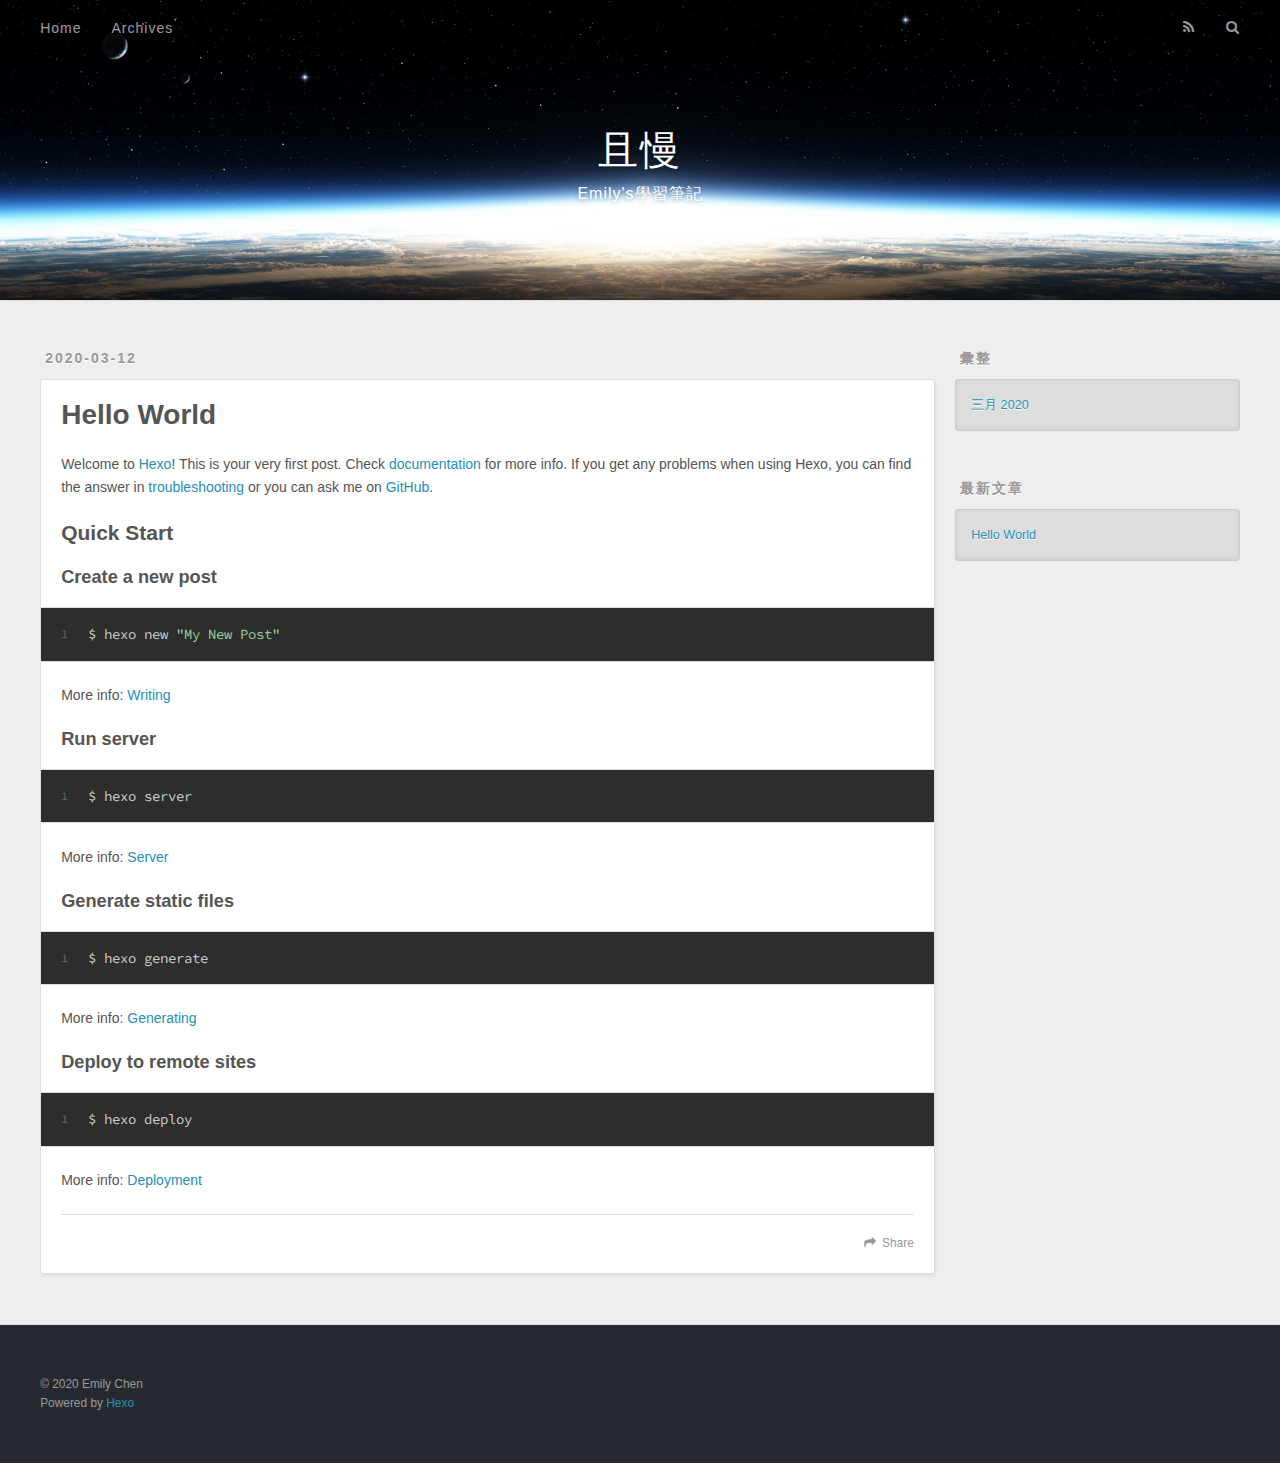
==== index.html @ 48ec712e "Site updated: 2020-03-12 15:39:05" ====
<!DOCTYPE html>
<html>
<head>
  <meta charset="utf-8">
  

  
  <title>且慢</title>
  <meta name="viewport" content="width=device-width, initial-scale=1, maximum-scale=1">
  <meta name="description" content="記憶沒有不見，只是變成筆記的碎片">
<meta property="og:type" content="website">
<meta property="og:title" content="且慢">
<meta property="og:url" content="http://wanchii.github.io/index.html">
<meta property="og:site_name" content="且慢">
<meta property="og:description" content="記憶沒有不見，只是變成筆記的碎片">
<meta property="og:locale" content="zh_TW">
<meta property="article:author" content="Emily Chen">
<meta name="twitter:card" content="summary">
  
    <link rel="alternate" href="/atom.xml" title="且慢" type="application/atom+xml">
  
  
    <link rel="icon" href="/favicon.png">
  
  
    <link href="//fonts.googleapis.com/css?family=Source+Code+Pro" rel="stylesheet" type="text/css">
  
  
<link rel="stylesheet" href="/css/style.css">

<meta name="generator" content="Hexo 4.2.0"></head>

<body>
  <div id="container">
    <div id="wrap">
      <header id="header">
  <div id="banner"></div>
  <div id="header-outer" class="outer">
    <div id="header-title" class="inner">
      <h1 id="logo-wrap">
        <a href="/" id="logo">且慢</a>
      </h1>
      
        <h2 id="subtitle-wrap">
          <a href="/" id="subtitle">Emily&#39;s學習筆記</a>
        </h2>
      
    </div>
    <div id="header-inner" class="inner">
      <nav id="main-nav">
        <a id="main-nav-toggle" class="nav-icon"></a>
        
          <a class="main-nav-link" href="/">Home</a>
        
          <a class="main-nav-link" href="/archives">Archives</a>
        
      </nav>
      <nav id="sub-nav">
        
          <a id="nav-rss-link" class="nav-icon" href="/atom.xml" title="RSS Feed"></a>
        
        <a id="nav-search-btn" class="nav-icon" title="搜尋"></a>
      </nav>
      <div id="search-form-wrap">
        <form action="//google.com/search" method="get" accept-charset="UTF-8" class="search-form"><input type="search" name="q" class="search-form-input" placeholder="Search"><button type="submit" class="search-form-submit">&#xF002;</button><input type="hidden" name="sitesearch" value="http://wanchii.github.io"></form>
      </div>
    </div>
  </div>
</header>
      <div class="outer">
        <section id="main">
  
    <article id="post-hello-world" class="article article-type-post" itemscope itemprop="blogPost">
  <div class="article-meta">
    <a href="/2020/03/12/hello-world/" class="article-date">
  <time datetime="2020-03-12T07:30:24.755Z" itemprop="datePublished">2020-03-12</time>
</a>
    
  </div>
  <div class="article-inner">
    
    
      <header class="article-header">
        
  
    <h1 itemprop="name">
      <a class="article-title" href="/2020/03/12/hello-world/">Hello World</a>
    </h1>
  

      </header>
    
    <div class="article-entry" itemprop="articleBody">
      
        <p>Welcome to <a href="https://hexo.io/" target="_blank" rel="noopener">Hexo</a>! This is your very first post. Check <a href="https://hexo.io/docs/" target="_blank" rel="noopener">documentation</a> for more info. If you get any problems when using Hexo, you can find the answer in <a href="https://hexo.io/docs/troubleshooting.html" target="_blank" rel="noopener">troubleshooting</a> or you can ask me on <a href="https://github.com/hexojs/hexo/issues" target="_blank" rel="noopener">GitHub</a>.</p>
<h2 id="Quick-Start"><a href="#Quick-Start" class="headerlink" title="Quick Start"></a>Quick Start</h2><h3 id="Create-a-new-post"><a href="#Create-a-new-post" class="headerlink" title="Create a new post"></a>Create a new post</h3><figure class="highlight bash"><table><tr><td class="gutter"><pre><span class="line">1</span><br></pre></td><td class="code"><pre><span class="line">$ hexo new <span class="string">"My New Post"</span></span><br></pre></td></tr></table></figure>

<p>More info: <a href="https://hexo.io/docs/writing.html" target="_blank" rel="noopener">Writing</a></p>
<h3 id="Run-server"><a href="#Run-server" class="headerlink" title="Run server"></a>Run server</h3><figure class="highlight bash"><table><tr><td class="gutter"><pre><span class="line">1</span><br></pre></td><td class="code"><pre><span class="line">$ hexo server</span><br></pre></td></tr></table></figure>

<p>More info: <a href="https://hexo.io/docs/server.html" target="_blank" rel="noopener">Server</a></p>
<h3 id="Generate-static-files"><a href="#Generate-static-files" class="headerlink" title="Generate static files"></a>Generate static files</h3><figure class="highlight bash"><table><tr><td class="gutter"><pre><span class="line">1</span><br></pre></td><td class="code"><pre><span class="line">$ hexo generate</span><br></pre></td></tr></table></figure>

<p>More info: <a href="https://hexo.io/docs/generating.html" target="_blank" rel="noopener">Generating</a></p>
<h3 id="Deploy-to-remote-sites"><a href="#Deploy-to-remote-sites" class="headerlink" title="Deploy to remote sites"></a>Deploy to remote sites</h3><figure class="highlight bash"><table><tr><td class="gutter"><pre><span class="line">1</span><br></pre></td><td class="code"><pre><span class="line">$ hexo deploy</span><br></pre></td></tr></table></figure>

<p>More info: <a href="https://hexo.io/docs/one-command-deployment.html" target="_blank" rel="noopener">Deployment</a></p>

      
    </div>
    <footer class="article-footer">
      <a data-url="http://wanchii.github.io/2020/03/12/hello-world/" data-id="ck7ofxi2b0000qg3gcnerc868" class="article-share-link">Share</a>
      
      
    </footer>
  </div>
  
</article>


  


</section>
        
          <aside id="sidebar">
  
    

  
    

  
    
  
    
  <div class="widget-wrap">
    <h3 class="widget-title">彙整</h3>
    <div class="widget">
      <ul class="archive-list"><li class="archive-list-item"><a class="archive-list-link" href="/archives/2020/03/">三月 2020</a></li></ul>
    </div>
  </div>


  
    
  <div class="widget-wrap">
    <h3 class="widget-title">最新文章</h3>
    <div class="widget">
      <ul>
        
          <li>
            <a href="/2020/03/12/hello-world/">Hello World</a>
          </li>
        
      </ul>
    </div>
  </div>

  
</aside>
        
      </div>
      <footer id="footer">
  
  <div class="outer">
    <div id="footer-info" class="inner">
      &copy; 2020 Emily Chen<br>
      Powered by <a href="http://hexo.io/" target="_blank">Hexo</a>
    </div>
  </div>
</footer>
    </div>
    <nav id="mobile-nav">
  
    <a href="/" class="mobile-nav-link">Home</a>
  
    <a href="/archives" class="mobile-nav-link">Archives</a>
  
</nav>
    

<script src="//ajax.googleapis.com/ajax/libs/jquery/2.0.3/jquery.min.js"></script>


  
<link rel="stylesheet" href="/fancybox/jquery.fancybox.css">

  
<script src="/fancybox/jquery.fancybox.pack.js"></script>




<script src="/js/script.js"></script>




  </div>
</body>
</html>
---- css/style.css ----
body {
  width: 100%;
}
body:before,
body:after {
  content: "";
  display: table;
}
body:after {
  clear: both;
}
html,
body,
div,
span,
applet,
object,
iframe,
h1,
h2,
h3,
h4,
h5,
h6,
p,
blockquote,
pre,
a,
abbr,
acronym,
address,
big,
cite,
code,
del,
dfn,
em,
img,
ins,
kbd,
q,
s,
samp,
small,
strike,
strong,
sub,
sup,
tt,
var,
dl,
dt,
dd,
ol,
ul,
li,
fieldset,
form,
label,
legend,
table,
caption,
tbody,
tfoot,
thead,
tr,
th,
td {
  margin: 0;
  padding: 0;
  border: 0;
  outline: 0;
  font-weight: inherit;
  font-style: inherit;
  font-family: inherit;
  font-size: 100%;
  vertical-align: baseline;
}
body {
  line-height: 1;
  color: #000;
  background: #fff;
}
ol,
ul {
  list-style: none;
}
table {
  border-collapse: separate;
  border-spacing: 0;
  vertical-align: middle;
}
caption,
th,
td {
  text-align: left;
  font-weight: normal;
  vertical-align: middle;
}
a img {
  border: none;
}
input,
button {
  margin: 0;
  padding: 0;
}
input::-moz-focus-inner,
button::-moz-focus-inner {
  border: 0;
  padding: 0;
}
@font-face {
  font-family: FontAwesome;
  font-style: normal;
  font-weight: normal;
  src: url("fonts/fontawesome-webfont.eot?v=#4.0.3");
  src: url("fonts/fontawesome-webfont.eot?#iefix&v=#4.0.3") format("embedded-opentype"), url("fonts/fontawesome-webfont.woff?v=#4.0.3") format("woff"), url("fonts/fontawesome-webfont.ttf?v=#4.0.3") format("truetype"), url("fonts/fontawesome-webfont.svg#fontawesomeregular?v=#4.0.3") format("svg");
}
html,
body,
#container {
  height: 100%;
}
body {
  background: #eee;
  font: 14px -apple-system, BlinkMacSystemFont, "Segoe UI", "Roboto", "Oxygen", "Ubuntu", "Cantarell", "Fira Sans", "Droid Sans", "Helvetica Neue", sans-serif;
  -webkit-text-size-adjust: 100%;
}
.outer {
  max-width: 1220px;
  margin: 0 auto;
  padding: 0 20px;
}
.outer:before,
.outer:after {
  content: "";
  display: table;
}
.outer:after {
  clear: both;
}
.inner {
  display: inline;
  float: left;
  width: 98.33333333333333%;
  margin: 0 0.833333333333333%;
}
.left,
.alignleft {
  float: left;
}
.right,
.alignright {
  float: right;
}
.clear {
  clear: both;
}
#container {
  position: relative;
}
.mobile-nav-on {
  overflow: hidden;
}
#wrap {
  height: 100%;
  width: 100%;
  position: absolute;
  top: 0;
  left: 0;
  -webkit-transition: 0.2s ease-out;
  -moz-transition: 0.2s ease-out;
  -ms-transition: 0.2s ease-out;
  transition: 0.2s ease-out;
  z-index: 1;
  background: #eee;
}
.mobile-nav-on #wrap {
  left: 280px;
}
@media screen and (min-width: 768px) {
  #main {
    display: inline;
    float: left;
    width: 73.33333333333333%;
    margin: 0 0.833333333333333%;
  }
}
.article-date,
.article-category-link,
.archive-year,
.widget-title {
  text-decoration: none;
  text-transform: uppercase;
  letter-spacing: 2px;
  color: #999;
  margin-bottom: 1em;
  margin-left: 5px;
  line-height: 1em;
  text-shadow: 0 1px #fff;
  font-weight: bold;
}
.article-inner,
.archive-article-inner {
  background: #fff;
  -webkit-box-shadow: 1px 2px 3px #ddd;
  box-shadow: 1px 2px 3px #ddd;
  border: 1px solid #ddd;
  border-radius: 3px;
}
.article-entry h1,
.widget h1 {
  font-size: 2em;
}
.article-entry h2,
.widget h2 {
  font-size: 1.5em;
}
.article-entry h3,
.widget h3 {
  font-size: 1.3em;
}
.article-entry h4,
.widget h4 {
  font-size: 1.2em;
}
.article-entry h5,
.widget h5 {
  font-size: 1em;
}
.article-entry h6,
.widget h6 {
  font-size: 1em;
  color: #999;
}
.article-entry hr,
.widget hr {
  border: 1px dashed #ddd;
}
.article-entry strong,
.widget strong {
  font-weight: bold;
}
.article-entry em,
.widget em,
.article-entry cite,
.widget cite {
  font-style: italic;
}
.article-entry sup,
.widget sup,
.article-entry sub,
.widget sub {
  font-size: 0.75em;
  line-height: 0;
  position: relative;
  vertical-align: baseline;
}
.article-entry sup,
.widget sup {
  top: -0.5em;
}
.article-entry sub,
.widget sub {
  bottom: -0.2em;
}
.article-entry small,
.widget small {
  font-size: 0.85em;
}
.article-entry acronym,
.widget acronym,
.article-entry abbr,
.widget abbr {
  border-bottom: 1px dotted;
}
.article-entry ul,
.widget ul,
.article-entry ol,
.widget ol,
.article-entry dl,
.widget dl {
  margin: 0 20px;
  line-height: 1.6em;
}
.article-entry ul ul,
.widget ul ul,
.article-entry ol ul,
.widget ol ul,
.article-entry ul ol,
.widget ul ol,
.article-entry ol ol,
.widget ol ol {
  margin-top: 0;
  margin-bottom: 0;
}
.article-entry ul,
.widget ul {
  list-style: disc;
}
.article-entry ol,
.widget ol {
  list-style: decimal;
}
.article-entry dt,
.widget dt {
  font-weight: bold;
}
#header {
  height: 300px;
  position: relative;
  border-bottom: 1px solid #ddd;
}
#header:before,
#header:after {
  content: "";
  position: absolute;
  left: 0;
  right: 0;
  height: 40px;
}
#header:before {
  top: 0;
  background: -webkit-linear-gradient(rgba(0,0,0,0.2), transparent);
  background: -moz-linear-gradient(rgba(0,0,0,0.2), transparent);
  background: -ms-linear-gradient(rgba(0,0,0,0.2), transparent);
  background: linear-gradient(rgba(0,0,0,0.2), transparent);
}
#header:after {
  bottom: 0;
  background: -webkit-linear-gradient(transparent, rgba(0,0,0,0.2));
  background: -moz-linear-gradient(transparent, rgba(0,0,0,0.2));
  background: -ms-linear-gradient(transparent, rgba(0,0,0,0.2));
  background: linear-gradient(transparent, rgba(0,0,0,0.2));
}
#header-outer {
  height: 100%;
  position: relative;
}
#header-inner {
  position: relative;
  overflow: hidden;
}
#banner {
  position: absolute;
  top: 0;
  left: 0;
  width: 100%;
  height: 100%;
  background: url("images/banner.jpg") center #000;
  -webkit-background-size: cover;
  -moz-background-size: cover;
  background-size: cover;
  z-index: -1;
}
#header-title {
  text-align: center;
  height: 40px;
  position: absolute;
  top: 50%;
  left: 0;
  margin-top: -20px;
}
#logo,
#subtitle {
  text-decoration: none;
  color: #fff;
  font-weight: 300;
  text-shadow: 0 1px 4px rgba(0,0,0,0.3);
}
#logo {
  font-size: 40px;
  line-height: 40px;
  letter-spacing: 2px;
}
#subtitle {
  font-size: 16px;
  line-height: 16px;
  letter-spacing: 1px;
}
#subtitle-wrap {
  margin-top: 16px;
}
#main-nav {
  float: left;
  margin-left: -15px;
}
.nav-icon,
.main-nav-link {
  float: left;
  color: #fff;
  opacity: 0.6;
  text-decoration: none;
  text-shadow: 0 1px rgba(0,0,0,0.2);
  -webkit-transition: opacity 0.2s;
  -moz-transition: opacity 0.2s;
  -ms-transition: opacity 0.2s;
  transition: opacity 0.2s;
  display: block;
  padding: 20px 15px;
}
.nav-icon:hover,
.main-nav-link:hover {
  opacity: 1;
}
.nav-icon {
  font-family: FontAwesome;
  text-align: center;
  font-size: 14px;
  width: 14px;
  height: 14px;
  padding: 20px 15px;
  position: relative;
  cursor: pointer;
}
.main-nav-link {
  font-weight: 300;
  letter-spacing: 1px;
}
@media screen and (max-width: 479px) {
  .main-nav-link {
    display: none;
  }
}
#main-nav-toggle {
  display: none;
}
#main-nav-toggle:before {
  content: "\f0c9";
}
@media screen and (max-width: 479px) {
  #main-nav-toggle {
    display: block;
  }
}
#sub-nav {
  float: right;
  margin-right: -15px;
}
#nav-rss-link:before {
  content: "\f09e";
}
#nav-search-btn:before {
  content: "\f002";
}
#search-form-wrap {
  position: absolute;
  top: 15px;
  width: 150px;
  height: 30px;
  right: -150px;
  opacity: 0;
  -webkit-transition: 0.2s ease-out;
  -moz-transition: 0.2s ease-out;
  -ms-transition: 0.2s ease-out;
  transition: 0.2s ease-out;
}
#search-form-wrap.on {
  opacity: 1;
  right: 0;
}
@media screen and (max-width: 479px) {
  #search-form-wrap {
    width: 100%;
    right: -100%;
  }
}
.search-form {
  position: absolute;
  top: 0;
  left: 0;
  right: 0;
  background: #fff;
  padding: 5px 15px;
  border-radius: 15px;
  -webkit-box-shadow: 0 0 10px rgba(0,0,0,0.3);
  box-shadow: 0 0 10px rgba(0,0,0,0.3);
}
.search-form-input {
  border: none;
  background: none;
  color: #555;
  width: 100%;
  font: 13px -apple-system, BlinkMacSystemFont, "Segoe UI", "Roboto", "Oxygen", "Ubuntu", "Cantarell", "Fira Sans", "Droid Sans", "Helvetica Neue", sans-serif;
  outline: none;
}
.search-form-input::-webkit-search-results-decoration,
.search-form-input::-webkit-search-cancel-button {
  -webkit-appearance: none;
}
.search-form-submit {
  position: absolute;
  top: 50%;
  right: 10px;
  margin-top: -7px;
  font: 13px FontAwesome;
  border: none;
  background: none;
  color: #bbb;
  cursor: pointer;
}
.search-form-submit:hover,
.search-form-submit:focus {
  color: #777;
}
.article {
  margin: 50px 0;
}
.article-inner {
  overflow: hidden;
}
.article-meta:before,
.article-meta:after {
  content: "";
  display: table;
}
.article-meta:after {
  clear: both;
}
.article-date {
  float: left;
}
.article-category {
  float: left;
  line-height: 1em;
  color: #ccc;
  text-shadow: 0 1px #fff;
  margin-left: 8px;
}
.article-category:before {
  content: "\2022";
}
.article-category-link {
  margin: 0 12px 1em;
}
.article-header {
  padding: 20px 20px 0;
}
.article-title {
  text-decoration: none;
  font-size: 2em;
  font-weight: bold;
  color: #555;
  line-height: 1.1em;
  -webkit-transition: color 0.2s;
  -moz-transition: color 0.2s;
  -ms-transition: color 0.2s;
  transition: color 0.2s;
}
a.article-title:hover {
  color: #258fb8;
}
.article-entry {
  color: #555;
  padding: 0 20px;
}
.article-entry:before,
.article-entry:after {
  content: "";
  display: table;
}
.article-entry:after {
  clear: both;
}
.article-entry p,
.article-entry table {
  line-height: 1.6em;
  margin: 1.6em 0;
}
.article-entry h1,
.article-entry h2,
.article-entry h3,
.article-entry h4,
.article-entry h5,
.article-entry h6 {
  font-weight: bold;
}
.article-entry h1,
.article-entry h2,
.article-entry h3,
.article-entry h4,
.article-entry h5,
.article-entry h6 {
  line-height: 1.1em;
  margin: 1.1em 0;
}
.article-entry a {
  color: #258fb8;
  text-decoration: none;
}
.article-entry a:hover {
  text-decoration: underline;
}
.article-entry ul,
.article-entry ol,
.article-entry dl {
  margin-top: 1.6em;
  margin-bottom: 1.6em;
}
.article-entry img,
.article-entry video {
  max-width: 100%;
  height: auto;
  display: block;
  margin: auto;
}
.article-entry iframe {
  border: none;
}
.article-entry table {
  width: 100%;
  border-collapse: collapse;
  border-spacing: 0;
}
.article-entry th {
  font-weight: bold;
  border-bottom: 3px solid #ddd;
  padding-bottom: 0.5em;
}
.article-entry td {
  border-bottom: 1px solid #ddd;
  padding: 10px 0;
}
.article-entry blockquote {
  font-family: Georgia, "Times New Roman", serif;
  font-size: 1.4em;
  margin: 1.6em 20px;
  text-align: center;
}
.article-entry blockquote footer {
  font-size: 14px;
  margin: 1.6em 0;
  font-family: -apple-system, BlinkMacSystemFont, "Segoe UI", "Roboto", "Oxygen", "Ubuntu", "Cantarell", "Fira Sans", "Droid Sans", "Helvetica Neue", sans-serif;
}
.article-entry blockquote footer cite:before {
  content: "—";
  padding: 0 0.5em;
}
.article-entry .pullquote {
  text-align: left;
  width: 45%;
  margin: 0;
}
.article-entry .pullquote.left {
  margin-left: 0.5em;
  margin-right: 1em;
}
.article-entry .pullquote.right {
  margin-right: 0.5em;
  margin-left: 1em;
}
.article-entry .caption {
  color: #999;
  display: block;
  font-size: 0.9em;
  margin-top: 0.5em;
  position: relative;
  text-align: center;
}
.article-entry .video-container {
  position: relative;
  padding-top: 56.25%;
  height: 0;
  overflow: hidden;
}
.article-entry .video-container iframe,
.article-entry .video-container object,
.article-entry .video-container embed {
  position: absolute;
  top: 0;
  left: 0;
  width: 100%;
  height: 100%;
  margin-top: 0;
}
.article-more-link a {
  display: inline-block;
  line-height: 1em;
  padding: 6px 15px;
  border-radius: 15px;
  background: #eee;
  color: #999;
  text-shadow: 0 1px #fff;
  text-decoration: none;
}
.article-more-link a:hover {
  background: #258fb8;
  color: #fff;
  text-decoration: none;
  text-shadow: 0 1px #1e7293;
}
.article-footer {
  font-size: 0.85em;
  line-height: 1.6em;
  border-top: 1px solid #ddd;
  padding-top: 1.6em;
  margin: 0 20px 20px;
}
.article-footer:before,
.article-footer:after {
  content: "";
  display: table;
}
.article-footer:after {
  clear: both;
}
.article-footer a {
  color: #999;
  text-decoration: none;
}
.article-footer a:hover {
  color: #555;
}
.article-tag-list-item {
  float: left;
  margin-right: 10px;
}
.article-tag-list-link:before {
  content: "#";
}
.article-comment-link {
  float: right;
}
.article-comment-link:before {
  content: "\f075";
  font-family: FontAwesome;
  padding-right: 8px;
}
.article-share-link {
  cursor: pointer;
  float: right;
  margin-left: 20px;
}
.article-share-link:before {
  content: "\f064";
  font-family: FontAwesome;
  padding-right: 6px;
}
#article-nav {
  position: relative;
}
#article-nav:before,
#article-nav:after {
  content: "";
  display: table;
}
#article-nav:after {
  clear: both;
}
@media screen and (min-width: 768px) {
  #article-nav {
    margin: 50px 0;
  }
  #article-nav:before {
    width: 8px;
    height: 8px;
    position: absolute;
    top: 50%;
    left: 50%;
    margin-top: -4px;
    margin-left: -4px;
    content: "";
    border-radius: 50%;
    background: #ddd;
    -webkit-box-shadow: 0 1px 2px #fff;
    box-shadow: 0 1px 2px #fff;
  }
}
.article-nav-link-wrap {
  text-decoration: none;
  text-shadow: 0 1px #fff;
  color: #999;
  -webkit-box-sizing: border-box;
  -moz-box-sizing: border-box;
  box-sizing: border-box;
  margin-top: 50px;
  text-align: center;
  display: block;
}
.article-nav-link-wrap:hover {
  color: #555;
}
@media screen and (min-width: 768px) {
  .article-nav-link-wrap {
    width: 50%;
    margin-top: 0;
  }
}
@media screen and (min-width: 768px) {
  #article-nav-newer {
    float: left;
    text-align: right;
    padding-right: 20px;
  }
}
@media screen and (min-width: 768px) {
  #article-nav-older {
    float: right;
    text-align: left;
    padding-left: 20px;
  }
}
.article-nav-caption {
  text-transform: uppercase;
  letter-spacing: 2px;
  color: #ddd;
  line-height: 1em;
  font-weight: bold;
}
#article-nav-newer .article-nav-caption {
  margin-right: -2px;
}
.article-nav-title {
  font-size: 0.85em;
  line-height: 1.6em;
  margin-top: 0.5em;
}
.article-share-box {
  position: absolute;
  display: none;
  background: #fff;
  -webkit-box-shadow: 1px 2px 10px rgba(0,0,0,0.2);
  box-shadow: 1px 2px 10px rgba(0,0,0,0.2);
  border-radius: 3px;
  margin-left: -145px;
  overflow: hidden;
  z-index: 1;
}
.article-share-box.on {
  display: block;
}
.article-share-input {
  width: 100%;
  background: none;
  -webkit-box-sizing: border-box;
  -moz-box-sizing: border-box;
  box-sizing: border-box;
  font: 14px -apple-system, BlinkMacSystemFont, "Segoe UI", "Roboto", "Oxygen", "Ubuntu", "Cantarell", "Fira Sans", "Droid Sans", "Helvetica Neue", sans-serif;
  padding: 0 15px;
  color: #555;
  outline: none;
  border: 1px solid #ddd;
  border-radius: 3px 3px 0 0;
  height: 36px;
  line-height: 36px;
}
.article-share-links {
  background: #eee;
}
.article-share-links:before,
.article-share-links:after {
  content: "";
  display: table;
}
.article-share-links:after {
  clear: both;
}
.article-share-twitter,
.article-share-facebook,
.article-share-pinterest,
.article-share-google {
  width: 50px;
  height: 36px;
  display: block;
  float: left;
  position: relative;
  color: #999;
  text-shadow: 0 1px #fff;
}
.article-share-twitter:before,
.article-share-facebook:before,
.article-share-pinterest:before,
.article-share-google:before {
  font-size: 20px;
  font-family: FontAwesome;
  width: 20px;
  height: 20px;
  position: absolute;
  top: 50%;
  left: 50%;
  margin-top: -10px;
  margin-left: -10px;
  text-align: center;
}
.article-share-twitter:hover,
.article-share-facebook:hover,
.article-share-pinterest:hover,
.article-share-google:hover {
  color: #fff;
}
.article-share-twitter:before {
  content: "\f099";
}
.article-share-twitter:hover {
  background: #00aced;
  text-shadow: 0 1px #008abe;
}
.article-share-facebook:before {
  content: "\f09a";
}
.article-share-facebook:hover {
  background: #3b5998;
  text-shadow: 0 1px #2f477a;
}
.article-share-pinterest:before {
  content: "\f0d2";
}
.article-share-pinterest:hover {
  background: #cb2027;
  text-shadow: 0 1px #a21a1f;
}
.article-share-google:before {
  content: "\f0d5";
}
.article-share-google:hover {
  background: #dd4b39;
  text-shadow: 0 1px #be3221;
}
.article-gallery {
  background: #000;
  position: relative;
}
.article-gallery-photos {
  position: relative;
  overflow: hidden;
}
.article-gallery-img {
  display: none;
  max-width: 100%;
}
.article-gallery-img:first-child {
  display: block;
}
.article-gallery-img.loaded {
  position: absolute;
  display: block;
}
.article-gallery-img img {
  display: block;
  max-width: 100%;
  margin: 0 auto;
}
#comments {
  background: #fff;
  -webkit-box-shadow: 1px 2px 3px #ddd;
  box-shadow: 1px 2px 3px #ddd;
  padding: 20px;
  border: 1px solid #ddd;
  border-radius: 3px;
  margin: 50px 0;
}
#comments a {
  color: #258fb8;
}
.archives-wrap {
  margin: 50px 0;
}
.archives:before,
.archives:after {
  content: "";
  display: table;
}
.archives:after {
  clear: both;
}
.archive-year-wrap {
  margin-bottom: 1em;
}
.archives {
  -webkit-column-gap: 10px;
  -moz-column-gap: 10px;
  column-gap: 10px;
}
@media screen and (min-width: 480px) and (max-width: 767px) {
  .archives {
    -webkit-column-count: 2;
    -moz-column-count: 2;
    column-count: 2;
  }
}
@media screen and (min-width: 768px) {
  .archives {
    -webkit-column-count: 3;
    -moz-column-count: 3;
    column-count: 3;
  }
}
.archive-article {
  -webkit-column-break-inside: avoid;
  page-break-inside: avoid;
  overflow: hidden;
  break-inside: avoid-column;
}
.archive-article-inner {
  padding: 10px;
  margin-bottom: 15px;
}
.archive-article-title {
  text-decoration: none;
  font-weight: bold;
  color: #555;
  -webkit-transition: color 0.2s;
  -moz-transition: color 0.2s;
  -ms-transition: color 0.2s;
  transition: color 0.2s;
  line-height: 1.6em;
}
.archive-article-title:hover {
  color: #258fb8;
}
.archive-article-footer {
  margin-top: 1em;
}
.archive-article-date {
  color: #999;
  text-decoration: none;
  font-size: 0.85em;
  line-height: 1em;
  margin-bottom: 0.5em;
  display: block;
}
#page-nav {
  margin: 50px auto;
  background: #fff;
  -webkit-box-shadow: 1px 2px 3px #ddd;
  box-shadow: 1px 2px 3px #ddd;
  border: 1px solid #ddd;
  border-radius: 3px;
  text-align: center;
  color: #999;
  overflow: hidden;
}
#page-nav:before,
#page-nav:after {
  content: "";
  display: table;
}
#page-nav:after {
  clear: both;
}
#page-nav a,
#page-nav span {
  padding: 10px 20px;
  line-height: 1;
  height: 2ex;
}
#page-nav a {
  color: #999;
  text-decoration: none;
}
#page-nav a:hover {
  background: #999;
  color: #fff;
}
#page-nav .prev {
  float: left;
}
#page-nav .next {
  float: right;
}
#page-nav .page-number {
  display: inline-block;
}
@media screen and (max-width: 479px) {
  #page-nav .page-number {
    display: none;
  }
}
#page-nav .current {
  color: #555;
  font-weight: bold;
}
#page-nav .space {
  color: #ddd;
}
#footer {
  background: #262a30;
  padding: 50px 0;
  border-top: 1px solid #ddd;
  color: #999;
}
#footer a {
  color: #258fb8;
  text-decoration: none;
}
#footer a:hover {
  text-decoration: underline;
}
#footer-info {
  line-height: 1.6em;
  font-size: 0.85em;
}
.article-entry pre,
.article-entry .highlight {
  background: #2d2d2d;
  margin: 0 -20px;
  padding: 15px 20px;
  border-style: solid;
  border-color: #ddd;
  border-width: 1px 0;
  overflow: auto;
  color: #ccc;
  line-height: 22.400000000000002px;
}
.article-entry .highlight .gutter pre,
.article-entry .gist .gist-file .gist-data .line-numbers {
  color: #666;
  font-size: 0.85em;
}
.article-entry pre,
.article-entry code {
  font-family: "Source Code Pro", Consolas, Monaco, Menlo, Consolas, monospace;
}
.article-entry code {
  background: #eee;
  text-shadow: 0 1px #fff;
  padding: 0 0.3em;
}
.article-entry pre code {
  background: none;
  text-shadow: none;
  padding: 0;
}
.article-entry .highlight pre {
  border: none;
  margin: 0;
  padding: 0;
}
.article-entry .highlight table {
  margin: 0;
  width: auto;
}
.article-entry .highlight td {
  border: none;
  padding: 0;
}
.article-entry .highlight figcaption {
  font-size: 0.85em;
  color: #999;
  line-height: 1em;
  margin-bottom: 1em;
}
.article-entry .highlight figcaption:before,
.article-entry .highlight figcaption:after {
  content: "";
  display: table;
}
.article-entry .highlight figcaption:after {
  clear: both;
}
.article-entry .highlight figcaption a {
  float: right;
}
.article-entry .highlight .gutter pre {
  text-align: right;
  padding-right: 20px;
}
.article-entry .highlight .line {
  height: 22.400000000000002px;
}
.article-entry .highlight .line.marked {
  background: #515151;
}
.article-entry .gist {
  margin: 0 -20px;
  border-style: solid;
  border-color: #ddd;
  border-width: 1px 0;
  background: #2d2d2d;
  padding: 15px 20px 15px 0;
}
.article-entry .gist .gist-file {
  border: none;
  font-family: "Source Code Pro", Consolas, Monaco, Menlo, Consolas, monospace;
  margin: 0;
}
.article-entry .gist .gist-file .gist-data {
  background: none;
  border: none;
}
.article-entry .gist .gist-file .gist-data .line-numbers {
  background: none;
  border: none;
  padding: 0 20px 0 0;
}
.article-entry .gist .gist-file .gist-data .line-data {
  padding: 0 !important;
}
.article-entry .gist .gist-file .highlight {
  margin: 0;
  padding: 0;
  border: none;
}
.article-entry .gist .gist-file .gist-meta {
  background: #2d2d2d;
  color: #999;
  font: 0.85em -apple-system, BlinkMacSystemFont, "Segoe UI", "Roboto", "Oxygen", "Ubuntu", "Cantarell", "Fira Sans", "Droid Sans", "Helvetica Neue", sans-serif;
  text-shadow: 0 0;
  padding: 0;
  margin-top: 1em;
  margin-left: 20px;
}
.article-entry .gist .gist-file .gist-meta a {
  color: #258fb8;
  font-weight: normal;
}
.article-entry .gist .gist-file .gist-meta a:hover {
  text-decoration: underline;
}
pre .comment,
pre .title {
  color: #999;
}
pre .variable,
pre .attribute,
pre .tag,
pre .regexp,
pre .ruby .constant,
pre .xml .tag .title,
pre .xml .pi,
pre .xml .doctype,
pre .html .doctype,
pre .css .id,
pre .css .class,
pre .css .pseudo {
  color: #f2777a;
}
pre .number,
pre .preprocessor,
pre .built_in,
pre .literal,
pre .params,
pre .constant {
  color: #f99157;
}
pre .class,
pre .ruby .class .title,
pre .css .rules .attribute {
  color: #9c9;
}
pre .string,
pre .value,
pre .inheritance,
pre .header,
pre .ruby .symbol,
pre .xml .cdata {
  color: #9c9;
}
pre .css .hexcolor {
  color: #6cc;
}
pre .function,
pre .python .decorator,
pre .python .title,
pre .ruby .function .title,
pre .ruby .title .keyword,
pre .perl .sub,
pre .javascript .title,
pre .coffeescript .title {
  color: #69c;
}
pre .keyword,
pre .javascript .function {
  color: #c9c;
}
@media screen and (max-width: 479px) {
  #mobile-nav {
    position: absolute;
    top: 0;
    left: 0;
    width: 280px;
    height: 100%;
    background: #191919;
    border-right: 1px solid #fff;
  }
}
@media screen and (max-width: 479px) {
  .mobile-nav-link {
    display: block;
    color: #999;
    text-decoration: none;
    padding: 15px 20px;
    font-weight: bold;
  }
  .mobile-nav-link:hover {
    color: #fff;
  }
}
@media screen and (min-width: 768px) {
  #sidebar {
    display: inline;
    float: left;
    width: 23.333333333333332%;
    margin: 0 0.833333333333333%;
  }
}
.widget-wrap {
  margin: 50px 0;
}
.widget {
  color: #777;
  text-shadow: 0 1px #fff;
  background: #ddd;
  -webkit-box-shadow: 0 -1px 4px #ccc inset;
  box-shadow: 0 -1px 4px #ccc inset;
  border: 1px solid #ccc;
  padding: 15px;
  border-radius: 3px;
}
.widget a {
  color: #258fb8;
  text-decoration: none;
}
.widget a:hover {
  text-decoration: underline;
}
.widget ul ul,
.widget ol ul,
.widget dl ul,
.widget ul ol,
.widget ol ol,
.widget dl ol,
.widget ul dl,
.widget ol dl,
.widget dl dl {
  margin-left: 15px;
  list-style: disc;
}
.widget {
  line-height: 1.6em;
  word-wrap: break-word;
  font-size: 0.9em;
}
.widget ul,
.widget ol {
  list-style: none;
  margin: 0;
}
.widget ul ul,
.widget ol ul,
.widget ul ol,
.widget ol ol {
  margin: 0 20px;
}
.widget ul ul,
.widget ol ul {
  list-style: disc;
}
.widget ul ol,
.widget ol ol {
  list-style: decimal;
}
.category-list-count,
.tag-list-count,
.archive-list-count {
  padding-left: 5px;
  color: #999;
  font-size: 0.85em;
}
.category-list-count:before,
.tag-list-count:before,
.archive-list-count:before {
  content: "(";
}
.category-list-count:after,
.tag-list-count:after,
.archive-list-count:after {
  content: ")";
}
.tagcloud a {
  margin-right: 5px;
  display: inline-block;
}
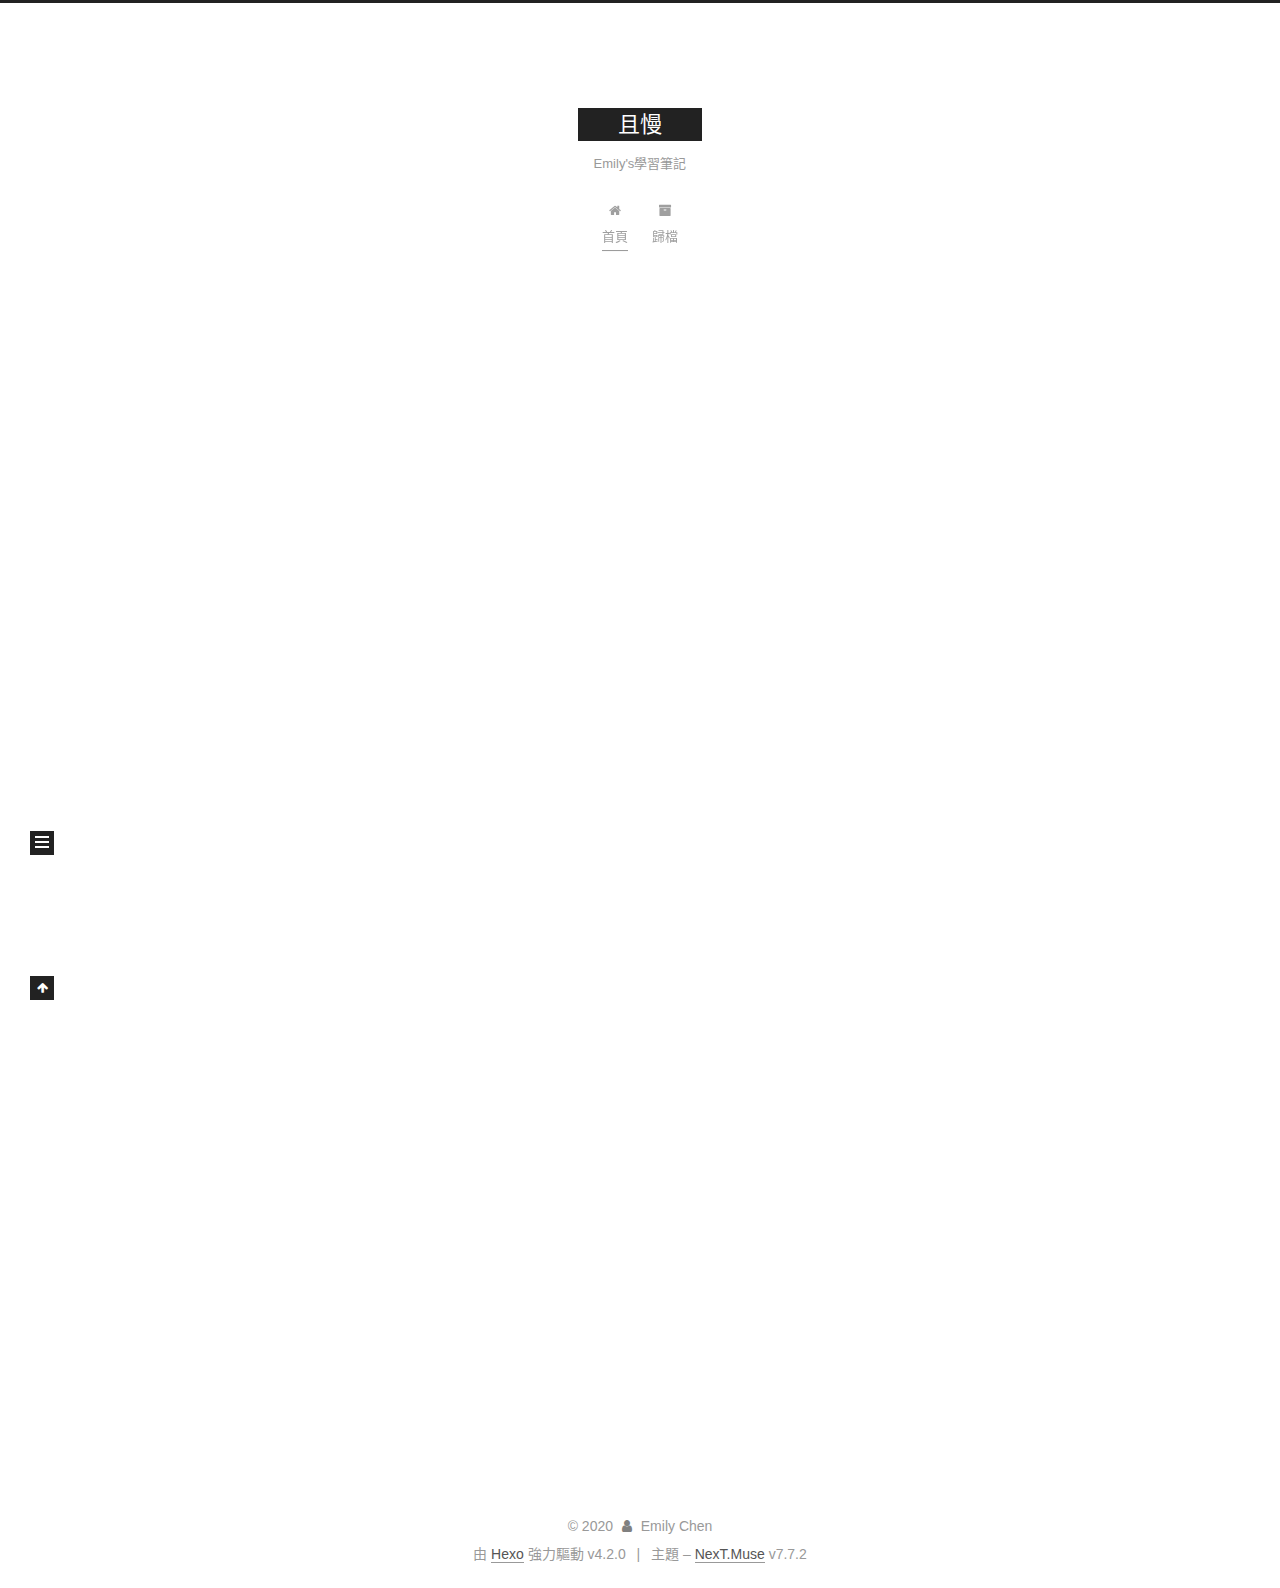
==== commit c99bbacc: "Site updated: 2020-03-12 15:44:41" ====
--- a/index.html
+++ b/index.html
@@ -1,12 +1,25 @@
 <!DOCTYPE html>
-<html>
+<html lang="zh-TW">
 <head>
-  <meta charset="utf-8">
-  
-
-  
-  <title>且慢</title>
-  <meta name="viewport" content="width=device-width, initial-scale=1, maximum-scale=1">
+  <meta charset="UTF-8">
+<meta name="viewport" content="width=device-width, initial-scale=1, maximum-scale=2">
+<meta name="theme-color" content="#222">
+<meta name="generator" content="Hexo 4.2.0">
+  <link rel="apple-touch-icon" sizes="180x180" href="/images/apple-touch-icon-next.png">
+  <link rel="icon" type="image/png" sizes="32x32" href="/images/favicon-32x32-next.png">
+  <link rel="icon" type="image/png" sizes="16x16" href="/images/favicon-16x16-next.png">
+  <link rel="mask-icon" href="/images/logo.svg" color="#222">
+
+<link rel="stylesheet" href="/css/main.css">
+
+
+<link rel="stylesheet" href="/lib/font-awesome/css/font-awesome.min.css">
+
+<script id="hexo-configurations">
+    var NexT = window.NexT || {};
+    var CONFIG = {"hostname":"wanchii.github.io","root":"/","scheme":"Muse","version":"7.7.2","exturl":false,"sidebar":{"position":"left","display":"post","padding":18,"offset":12,"onmobile":false},"copycode":{"enable":false,"show_result":false,"style":null},"back2top":{"enable":true,"sidebar":false,"scrollpercent":false},"bookmark":{"enable":false,"color":"#222","save":"auto"},"fancybox":false,"mediumzoom":false,"lazyload":false,"pangu":false,"comments":{"style":"tabs","active":null,"storage":true,"lazyload":false,"nav":null},"algolia":{"hits":{"per_page":10},"labels":{"input_placeholder":"Search for Posts","hits_empty":"We didn't find any results for the search: ${query}","hits_stats":"${hits} results found in ${time} ms"}},"localsearch":{"enable":false,"trigger":"auto","top_n_per_article":1,"unescape":false,"preload":false},"motion":{"enable":true,"async":false,"transition":{"post_block":"fadeIn","post_header":"slideDownIn","post_body":"slideDownIn","coll_header":"slideLeftIn","sidebar":"slideUpIn"}}};
+  </script>
+
   <meta name="description" content="記憶沒有不見，只是變成筆記的碎片">
 <meta property="og:type" content="website">
 <meta property="og:title" content="且慢">
@@ -16,83 +29,163 @@
 <meta property="og:locale" content="zh_TW">
 <meta property="article:author" content="Emily Chen">
 <meta name="twitter:card" content="summary">
-  
-    <link rel="alternate" href="/atom.xml" title="且慢" type="application/atom+xml">
-  
-  
-    <link rel="icon" href="/favicon.png">
-  
-  
-    <link href="//fonts.googleapis.com/css?family=Source+Code+Pro" rel="stylesheet" type="text/css">
-  
-  
-<link rel="stylesheet" href="/css/style.css">
-
-<meta name="generator" content="Hexo 4.2.0"></head>
-
-<body>
-  <div id="container">
-    <div id="wrap">
-      <header id="header">
-  <div id="banner"></div>
-  <div id="header-outer" class="outer">
-    <div id="header-title" class="inner">
-      <h1 id="logo-wrap">
-        <a href="/" id="logo">且慢</a>
-      </h1>
+
+<link rel="canonical" href="http://wanchii.github.io/">
+
+
+<script id="page-configurations">
+  // https://hexo.io/docs/variables.html
+  CONFIG.page = {
+    sidebar: "",
+    isHome : true,
+    isPost : false
+  };
+</script>
+
+  <title>且慢</title>
+  
+
+
+
+
+
+
+  <noscript>
+  <style>
+  .use-motion .brand,
+  .use-motion .menu-item,
+  .sidebar-inner,
+  .use-motion .post-block,
+  .use-motion .pagination,
+  .use-motion .comments,
+  .use-motion .post-header,
+  .use-motion .post-body,
+  .use-motion .collection-header { opacity: initial; }
+
+  .use-motion .site-title,
+  .use-motion .site-subtitle {
+    opacity: initial;
+    top: initial;
+  }
+
+  .use-motion .logo-line-before i { left: initial; }
+  .use-motion .logo-line-after i { right: initial; }
+  </style>
+</noscript>
+
+</head>
+
+<body itemscope itemtype="http://schema.org/WebPage">
+  <div class="container use-motion">
+    <div class="headband"></div>
+
+    <header class="header" itemscope itemtype="http://schema.org/WPHeader">
+      <div class="header-inner"><div class="site-brand-container">
+  <div class="site-nav-toggle">
+    <div class="toggle" aria-label="切換導航欄">
+      <span class="toggle-line toggle-line-first"></span>
+      <span class="toggle-line toggle-line-middle"></span>
+      <span class="toggle-line toggle-line-last"></span>
+    </div>
+  </div>
+
+  <div class="site-meta">
+
+    <div>
+      <a href="/" class="brand" rel="start">
+        <span class="logo-line-before"><i></i></span>
+        <span class="site-title">且慢</span>
+        <span class="logo-line-after"><i></i></span>
+      </a>
+    </div>
+        <p class="site-subtitle">Emily's學習筆記</p>
+  </div>
+
+  <div class="site-nav-right">
+    <div class="toggle popup-trigger">
+    </div>
+  </div>
+</div>
+
+
+<nav class="site-nav">
+  
+  <ul id="menu" class="menu">
+        <li class="menu-item menu-item-home">
+
+    <a href="/" rel="section"><i class="fa fa-fw fa-home"></i>首頁</a>
+
+  </li>
+        <li class="menu-item menu-item-archives">
+
+    <a href="/archives/" rel="section"><i class="fa fa-fw fa-archive"></i>歸檔</a>
+
+  </li>
+  </ul>
+
+</nav>
+</div>
+    </header>
+
+    
+  <div class="back-to-top">
+    <i class="fa fa-arrow-up"></i>
+    <span>0%</span>
+  </div>
+
+
+    <main class="main">
+      <div class="main-inner">
+        <div class="content-wrap">
+          
+
+          <div class="content">
+            
+
+  <div class="posts-expand">
+        
+  
+  
+  <article itemscope itemtype="http://schema.org/Article" class="post-block home" lang="zh-TW">
+    <link itemprop="mainEntityOfPage" href="http://wanchii.github.io/2020/03/12/hello-world/">
+
+    <span hidden itemprop="author" itemscope itemtype="http://schema.org/Person">
+      <meta itemprop="image" content="/images/avatar.gif">
+      <meta itemprop="name" content="Emily Chen">
+      <meta itemprop="description" content="記憶沒有不見，只是變成筆記的碎片">
+    </span>
+
+    <span hidden itemprop="publisher" itemscope itemtype="http://schema.org/Organization">
+      <meta itemprop="name" content="且慢">
+    </span>
+      <header class="post-header">
+        <h1 class="post-title" itemprop="name headline">
+          
+            <a href="/2020/03/12/hello-world/" class="post-title-link" itemprop="url">Hello World</a>
+        </h1>
+
+        <div class="post-meta">
+            <span class="post-meta-item">
+              <span class="post-meta-item-icon">
+                <i class="fa fa-calendar-o"></i>
+              </span>
+              <span class="post-meta-item-text">發表於</span>
+
+              <time title="創建時間：2020-03-12 15:30:24" itemprop="dateCreated datePublished" datetime="2020-03-12T15:30:24+08:00">2020-03-12</time>
+            </span>
+
+          
+
+        </div>
+      </header>
+
+    
+    
+    
+    <div class="post-body" itemprop="articleBody">
+
       
-        <h2 id="subtitle-wrap">
-          <a href="/" id="subtitle">Emily&#39;s學習筆記</a>
-        </h2>
-      
-    </div>
-    <div id="header-inner" class="inner">
-      <nav id="main-nav">
-        <a id="main-nav-toggle" class="nav-icon"></a>
-        
-          <a class="main-nav-link" href="/">Home</a>
-        
-          <a class="main-nav-link" href="/archives">Archives</a>
-        
-      </nav>
-      <nav id="sub-nav">
-        
-          <a id="nav-rss-link" class="nav-icon" href="/atom.xml" title="RSS Feed"></a>
-        
-        <a id="nav-search-btn" class="nav-icon" title="搜尋"></a>
-      </nav>
-      <div id="search-form-wrap">
-        <form action="//google.com/search" method="get" accept-charset="UTF-8" class="search-form"><input type="search" name="q" class="search-form-input" placeholder="Search"><button type="submit" class="search-form-submit">&#xF002;</button><input type="hidden" name="sitesearch" value="http://wanchii.github.io"></form>
-      </div>
-    </div>
-  </div>
-</header>
-      <div class="outer">
-        <section id="main">
-  
-    <article id="post-hello-world" class="article article-type-post" itemscope itemprop="blogPost">
-  <div class="article-meta">
-    <a href="/2020/03/12/hello-world/" class="article-date">
-  <time datetime="2020-03-12T07:30:24.755Z" itemprop="datePublished">2020-03-12</time>
-</a>
-    
-  </div>
-  <div class="article-inner">
-    
-    
-      <header class="article-header">
-        
-  
-    <h1 itemprop="name">
-      <a class="article-title" href="/2020/03/12/hello-world/">Hello World</a>
-    </h1>
-  
-
-      </header>
-    
-    <div class="article-entry" itemprop="articleBody">
-      
-        <p>Welcome to <a href="https://hexo.io/" target="_blank" rel="noopener">Hexo</a>! This is your very first post. Check <a href="https://hexo.io/docs/" target="_blank" rel="noopener">documentation</a> for more info. If you get any problems when using Hexo, you can find the answer in <a href="https://hexo.io/docs/troubleshooting.html" target="_blank" rel="noopener">troubleshooting</a> or you can ask me on <a href="https://github.com/hexojs/hexo/issues" target="_blank" rel="noopener">GitHub</a>.</p>
+          <p>Welcome to <a href="https://hexo.io/" target="_blank" rel="noopener">Hexo</a>! This is your very first post. Check <a href="https://hexo.io/docs/" target="_blank" rel="noopener">documentation</a> for more info. If you get any problems when using Hexo, you can find the answer in <a href="https://hexo.io/docs/troubleshooting.html" target="_blank" rel="noopener">troubleshooting</a> or you can ask me on <a href="https://github.com/hexojs/hexo/issues" target="_blank" rel="noopener">GitHub</a>.</p>
 <h2 id="Quick-Start"><a href="#Quick-Start" class="headerlink" title="Quick Start"></a>Quick Start</h2><h3 id="Create-a-new-post"><a href="#Create-a-new-post" class="headerlink" title="Create a new post"></a>Create a new post</h3><figure class="highlight bash"><table><tr><td class="gutter"><pre><span class="line">1</span><br></pre></td><td class="code"><pre><span class="line">$ hexo new <span class="string">"My New Post"</span></span><br></pre></td></tr></table></figure>
 
 <p>More info: <a href="https://hexo.io/docs/writing.html" target="_blank" rel="noopener">Writing</a></p>
@@ -108,95 +201,173 @@
 
       
     </div>
-    <footer class="article-footer">
-      <a data-url="http://wanchii.github.io/2020/03/12/hello-world/" data-id="ck7ofxi2b0000qg3gcnerc868" class="article-share-link">Share</a>
-      
-      
+
+    
+    
+    
+      <footer class="post-footer">
+        <div class="post-eof"></div>
+      </footer>
+  </article>
+  
+  
+  
+
+  </div>
+
+  
+
+
+
+          </div>
+          
+
+<script>
+  window.addEventListener('tabs:register', () => {
+    let { activeClass } = CONFIG.comments;
+    if (CONFIG.comments.storage) {
+      activeClass = localStorage.getItem('comments_active') || activeClass;
+    }
+    if (activeClass) {
+      let activeTab = document.querySelector(`a[href="#comment-${activeClass}"]`);
+      if (activeTab) {
+        activeTab.click();
+      }
+    }
+  });
+  if (CONFIG.comments.storage) {
+    window.addEventListener('tabs:click', event => {
+      if (!event.target.matches('.tabs-comment .tab-content .tab-pane')) return;
+      let commentClass = event.target.classList[1];
+      localStorage.setItem('comments_active', commentClass);
+    });
+  }
+</script>
+
+        </div>
+          
+  
+  <div class="toggle sidebar-toggle">
+    <span class="toggle-line toggle-line-first"></span>
+    <span class="toggle-line toggle-line-middle"></span>
+    <span class="toggle-line toggle-line-last"></span>
+  </div>
+
+  <aside class="sidebar">
+    <div class="sidebar-inner">
+
+      <ul class="sidebar-nav motion-element">
+        <li class="sidebar-nav-toc">
+          文章目錄
+        </li>
+        <li class="sidebar-nav-overview">
+          本站概要
+        </li>
+      </ul>
+
+      <!--noindex-->
+      <div class="post-toc-wrap sidebar-panel">
+      </div>
+      <!--/noindex-->
+
+      <div class="site-overview-wrap sidebar-panel">
+        <div class="site-author motion-element" itemprop="author" itemscope itemtype="http://schema.org/Person">
+  <p class="site-author-name" itemprop="name">Emily Chen</p>
+  <div class="site-description" itemprop="description">記憶沒有不見，只是變成筆記的碎片</div>
+</div>
+<div class="site-state-wrap motion-element">
+  <nav class="site-state">
+      <div class="site-state-item site-state-posts">
+          <a href="/archives/">
+        
+          <span class="site-state-item-count">1</span>
+          <span class="site-state-item-name">文章</span>
+        </a>
+      </div>
+  </nav>
+</div>
+
+
+
+      </div>
+
+    </div>
+  </aside>
+  <div id="sidebar-dimmer"></div>
+
+
+      </div>
+    </main>
+
+    <footer class="footer">
+      <div class="footer-inner">
+        
+
+<div class="copyright">
+  
+  &copy; 
+  <span itemprop="copyrightYear">2020</span>
+  <span class="with-love">
+    <i class="fa fa-user"></i>
+  </span>
+  <span class="author" itemprop="copyrightHolder">Emily Chen</span>
+</div>
+  <div class="powered-by">由 <a href="https://hexo.io/" class="theme-link" rel="noopener" target="_blank">Hexo</a> 強力驅動 v4.2.0
+  </div>
+  <span class="post-meta-divider">|</span>
+  <div class="theme-info">主題 – <a href="https://muse.theme-next.org/" class="theme-link" rel="noopener" target="_blank">NexT.Muse</a> v7.7.2
+  </div>
+
+        
+
+
+
+
+
+
+
+
+      </div>
     </footer>
   </div>
-  
-</article>
-
-
-  
-
-
-</section>
-        
-          <aside id="sidebar">
-  
-    
-
-  
-    
-
-  
-    
-  
-    
-  <div class="widget-wrap">
-    <h3 class="widget-title">彙整</h3>
-    <div class="widget">
-      <ul class="archive-list"><li class="archive-list-item"><a class="archive-list-link" href="/archives/2020/03/">三月 2020</a></li></ul>
-    </div>
-  </div>
-
-
-  
-    
-  <div class="widget-wrap">
-    <h3 class="widget-title">最新文章</h3>
-    <div class="widget">
-      <ul>
-        
-          <li>
-            <a href="/2020/03/12/hello-world/">Hello World</a>
-          </li>
-        
-      </ul>
-    </div>
-  </div>
-
-  
-</aside>
-        
-      </div>
-      <footer id="footer">
-  
-  <div class="outer">
-    <div id="footer-info" class="inner">
-      &copy; 2020 Emily Chen<br>
-      Powered by <a href="http://hexo.io/" target="_blank">Hexo</a>
-    </div>
-  </div>
-</footer>
-    </div>
-    <nav id="mobile-nav">
-  
-    <a href="/" class="mobile-nav-link">Home</a>
-  
-    <a href="/archives" class="mobile-nav-link">Archives</a>
-  
-</nav>
-    
-
-<script src="//ajax.googleapis.com/ajax/libs/jquery/2.0.3/jquery.min.js"></script>
-
-
-  
-<link rel="stylesheet" href="/fancybox/jquery.fancybox.css">
-
-  
-<script src="/fancybox/jquery.fancybox.pack.js"></script>
-
-
-
-
-<script src="/js/script.js"></script>
-
-
-
-
-  </div>
+
+  
+  <script src="/lib/anime.min.js"></script>
+  <script src="/lib/velocity/velocity.min.js"></script>
+  <script src="/lib/velocity/velocity.ui.min.js"></script>
+
+<script src="/js/utils.js"></script>
+
+<script src="/js/motion.js"></script>
+
+
+<script src="/js/schemes/muse.js"></script>
+
+
+<script src="/js/next-boot.js"></script>
+
+
+
+
+  
+
+
+
+
+
+
+
+
+
+
+
+
+
+
+
+  
+
+  
+
 </body>
-</html>+</html>
--- a/css/main.css
+++ b/css/main.css
@@ -0,0 +1,2275 @@
+:root {
+  --body-bg-color: #fff;
+  --content-bg-color: #fff;
+  --card-bg-color: #f5f5f5;
+  --text-color: #555;
+  --link-color: #555;
+  --link-hover-color: #222;
+  --brand-color: #fff;
+  --brand-hover-color: #fff;
+  --table-row-odd-bg-color: #f9f9f9;
+  --table-row-hover-bg-color: #f5f5f5;
+  --menu-item-bg-color: #f5f5f5;
+}
+html {
+  line-height: 1.15; /* 1 */
+  -webkit-text-size-adjust: 100%; /* 2 */
+}
+body {
+  margin: 0;
+}
+main {
+  display: block;
+}
+h1 {
+  font-size: 2em;
+  margin: 0.67em 0;
+}
+hr {
+  box-sizing: content-box; /* 1 */
+  height: 0; /* 1 */
+  overflow: visible; /* 2 */
+}
+pre {
+  font-family: monospace, monospace; /* 1 */
+  font-size: 1em; /* 2 */
+}
+a {
+  background: transparent;
+}
+abbr[title] {
+  border-bottom: none; /* 1 */
+  text-decoration: underline; /* 2 */
+  text-decoration: underline dotted; /* 2 */
+}
+b,
+strong {
+  font-weight: bolder;
+}
+code,
+kbd,
+samp {
+  font-family: monospace, monospace; /* 1 */
+  font-size: 1em; /* 2 */
+}
+small {
+  font-size: 80%;
+}
+sub,
+sup {
+  font-size: 75%;
+  line-height: 0;
+  position: relative;
+  vertical-align: baseline;
+}
+sub {
+  bottom: -0.25em;
+}
+sup {
+  top: -0.5em;
+}
+img {
+  border-style: none;
+}
+button,
+input,
+optgroup,
+select,
+textarea {
+  font-family: inherit; /* 1 */
+  font-size: 100%; /* 1 */
+  line-height: 1.15; /* 1 */
+  margin: 0; /* 2 */
+}
+button,
+input {
+/* 1 */
+  overflow: visible;
+}
+button,
+select {
+/* 1 */
+  text-transform: none;
+}
+button,
+[type='button'],
+[type='reset'],
+[type='submit'] {
+  -webkit-appearance: button;
+}
+button::-moz-focus-inner,
+[type='button']::-moz-focus-inner,
+[type='reset']::-moz-focus-inner,
+[type='submit']::-moz-focus-inner {
+  border-style: none;
+  padding: 0;
+}
+button:-moz-focusring,
+[type='button']:-moz-focusring,
+[type='reset']:-moz-focusring,
+[type='submit']:-moz-focusring {
+  outline: 1px dotted ButtonText;
+}
+fieldset {
+  padding: 0.35em 0.75em 0.625em;
+}
+legend {
+  box-sizing: border-box; /* 1 */
+  color: inherit; /* 2 */
+  display: table; /* 1 */
+  max-width: 100%; /* 1 */
+  padding: 0; /* 3 */
+  white-space: normal; /* 1 */
+}
+progress {
+  vertical-align: baseline;
+}
+textarea {
+  overflow: auto;
+}
+[type='checkbox'],
+[type='radio'] {
+  box-sizing: border-box; /* 1 */
+  padding: 0; /* 2 */
+}
+[type='number']::-webkit-inner-spin-button,
+[type='number']::-webkit-outer-spin-button {
+  height: auto;
+}
+[type='search'] {
+  outline-offset: -2px; /* 2 */
+  -webkit-appearance: textfield; /* 1 */
+}
+[type='search']::-webkit-search-decoration {
+  -webkit-appearance: none;
+}
+::-webkit-file-upload-button {
+  font: inherit; /* 2 */
+  -webkit-appearance: button; /* 1 */
+}
+details {
+  display: block;
+}
+summary {
+  display: list-item;
+}
+template {
+  display: none;
+}
+[hidden] {
+  display: none;
+}
+::selection {
+  background: #262a30;
+  color: #fff;
+}
+html,
+body {
+  height: 100%;
+}
+body {
+  background: var(--body-bg-color);
+  color: var(--text-color);
+  font-family: 'Lato', "PingFang SC", "Microsoft YaHei", sans-serif;
+  font-size: 1em;
+  line-height: 2;
+}
+@media (max-width: 991px) {
+  body {
+    padding-left: 0 !important;
+    padding-right: 0 !important;
+  }
+}
+h1,
+h2,
+h3,
+h4,
+h5,
+h6 {
+  font-family: 'Lato', "PingFang SC", "Microsoft YaHei", sans-serif;
+  font-weight: bold;
+  line-height: 1.5;
+  margin: 20px 0 15px;
+}
+h1 {
+  font-size: 1.5em;
+}
+h2 {
+  font-size: 1.375em;
+}
+h3 {
+  font-size: 1.25em;
+}
+h4 {
+  font-size: 1.125em;
+}
+h5 {
+  font-size: 1em;
+}
+h6 {
+  font-size: 0.875em;
+}
+p {
+  margin: 0 0 20px 0;
+}
+a,
+span.exturl {
+  border-bottom: 1px solid #999;
+  color: var(--link-color);
+  outline: 0;
+  text-decoration: none;
+  overflow-wrap: break-word;
+  word-wrap: break-word;
+  cursor: pointer;
+}
+a:hover,
+span.exturl:hover {
+  border-bottom-color: var(--link-hover-color);
+  color: var(--link-hover-color);
+}
+iframe,
+img,
+video {
+  display: block;
+  margin-left: auto;
+  margin-right: auto;
+  max-width: 100%;
+}
+hr {
+  background-image: repeating-linear-gradient(-45deg, #ddd, #ddd 4px, transparent 4px, transparent 8px);
+  border: 0;
+  height: 3px;
+  margin: 40px 0;
+}
+blockquote {
+  border-left: 4px solid #ddd;
+  color: #666;
+  margin: 0;
+  padding: 0 15px;
+}
+blockquote cite::before {
+  content: '-';
+  padding: 0 5px;
+}
+dt {
+  font-weight: bold;
+}
+dd {
+  margin: 0;
+  padding: 0;
+}
+kbd {
+  background-color: #f5f5f5;
+  background-image: linear-gradient(#eee, #fff, #eee);
+  border: 1px solid #ccc;
+  border-radius: 0.2em;
+  box-shadow: 0.1em 0.1em 0.2em rgba(0,0,0,0.1);
+  font-family: inherit;
+  padding: 0.1em 0.3em;
+  white-space: nowrap;
+}
+.table-container {
+  overflow: auto;
+}
+table {
+  border-collapse: collapse;
+  border-spacing: 0;
+  font-size: 0.875em;
+  margin: 0 0 20px 0;
+  width: 100%;
+}
+tbody tr:nth-of-type(odd) {
+  background: var(--table-row-odd-bg-color);
+}
+tbody tr:hover {
+  background: var(--table-row-hover-bg-color);
+}
+caption,
+th,
+td {
+  font-weight: normal;
+  padding: 8px;
+  text-align: left;
+  vertical-align: middle;
+}
+th,
+td {
+  border: 1px solid #ddd;
+  border-bottom: 3px solid #ddd;
+}
+th {
+  font-weight: 700;
+  padding-bottom: 10px;
+}
+td {
+  border-bottom-width: 1px;
+}
+.btn {
+  background: #222;
+  border: 2px solid #222;
+  border-radius: 0;
+  color: #fff;
+  display: inline-block;
+  font-size: 0.875em;
+  line-height: 2;
+  padding: 0 20px;
+  text-decoration: none;
+  transition-property: background-color;
+  transition-delay: 0s;
+  transition-duration: 0.2s;
+  transition-timing-function: ease-in-out;
+}
+.btn:hover {
+  background: #fff;
+  border-color: #222;
+  color: #222;
+}
+.btn + .btn {
+  margin: 0 0 8px 8px;
+}
+.btn .fa-fw {
+  text-align: left;
+  width: 1.285714285714286em;
+}
+.toggle {
+  line-height: 0;
+}
+.toggle .toggle-line {
+  background: #fff;
+  display: inline-block;
+  height: 2px;
+  left: 0;
+  position: relative;
+  top: 0;
+  transition: all 0.4s;
+  vertical-align: top;
+  width: 100%;
+}
+.toggle .toggle-line:not(:first-child) {
+  margin-top: 3px;
+}
+.toggle.toggle-arrow .toggle-line-first {
+  left: 50%;
+  top: 2px;
+  transform: rotate(45deg);
+  width: 50%;
+}
+.toggle.toggle-arrow .toggle-line-middle {
+  left: 2px;
+  width: 90%;
+}
+.toggle.toggle-arrow .toggle-line-last {
+  left: 50%;
+  top: -2px;
+  transform: rotate(-45deg);
+  width: 50%;
+}
+.toggle.toggle-close .toggle-line-first {
+  transform: rotate(-45deg);
+  top: 5px;
+}
+.toggle.toggle-close .toggle-line-middle {
+  opacity: 0;
+}
+.toggle.toggle-close .toggle-line-last {
+  transform: rotate(45deg);
+  top: -5px;
+}
+.highlight,
+pre {
+  background: #f7f7f7;
+  color: #4d4d4c;
+  line-height: 1.6;
+  margin: 0 auto 20px;
+}
+pre,
+code {
+  font-family: consolas, Menlo, monospace, "PingFang SC", "Microsoft YaHei";
+}
+code {
+  background: #eee;
+  border-radius: 3px;
+  color: #555;
+  padding: 2px 4px;
+  overflow-wrap: break-word;
+  word-wrap: break-word;
+}
+.highlight *::selection {
+  background: #d6d6d6;
+}
+.highlight pre {
+  border: 0;
+  margin: 0;
+  padding: 10px 0;
+}
+.highlight table {
+  border: 0;
+  margin: 0;
+  width: auto;
+}
+.highlight td {
+  border: 0;
+  padding: 0;
+}
+.highlight figcaption {
+  background: #eee;
+  color: #4d4d4c;
+  display: flex;
+  font-size: 0.875em;
+  justify-content: space-between;
+  line-height: 1.2;
+  padding: 0.5em;
+}
+.highlight figcaption a {
+  color: #4d4d4c;
+}
+.highlight figcaption a:hover {
+  border-bottom-color: #4d4d4c;
+}
+.highlight .gutter {
+  -moz-user-select: none;
+  -ms-user-select: none;
+  -webkit-user-select: none;
+  user-select: none;
+}
+.highlight .gutter pre {
+  background: #eff2f3;
+  color: #869194;
+  padding-left: 10px;
+  padding-right: 10px;
+  text-align: right;
+}
+.highlight .code pre {
+  background: #f7f7f7;
+  padding-left: 10px;
+  width: 100%;
+}
+.gist table {
+  width: auto;
+}
+.gist table td {
+  border: 0;
+}
+pre {
+  overflow: auto;
+  padding: 10px;
+}
+pre code {
+  background: none;
+  color: #4d4d4c;
+  font-size: 0.875em;
+  padding: 0;
+  text-shadow: none;
+}
+pre .deletion {
+  background: #fdd;
+}
+pre .addition {
+  background: #dfd;
+}
+pre .meta {
+  color: #eab700;
+  -moz-user-select: none;
+  -ms-user-select: none;
+  -webkit-user-select: none;
+  user-select: none;
+}
+pre .comment {
+  color: #8e908c;
+}
+pre .variable,
+pre .attribute,
+pre .tag,
+pre .name,
+pre .regexp,
+pre .ruby .constant,
+pre .xml .tag .title,
+pre .xml .pi,
+pre .xml .doctype,
+pre .html .doctype,
+pre .css .id,
+pre .css .class,
+pre .css .pseudo {
+  color: #c82829;
+}
+pre .number,
+pre .preprocessor,
+pre .built_in,
+pre .builtin-name,
+pre .literal,
+pre .params,
+pre .constant,
+pre .command {
+  color: #f5871f;
+}
+pre .ruby .class .title,
+pre .css .rules .attribute,
+pre .string,
+pre .symbol,
+pre .value,
+pre .inheritance,
+pre .header,
+pre .ruby .symbol,
+pre .xml .cdata,
+pre .special,
+pre .formula {
+  color: #718c00;
+}
+pre .title,
+pre .css .hexcolor {
+  color: #3e999f;
+}
+pre .function,
+pre .python .decorator,
+pre .python .title,
+pre .ruby .function .title,
+pre .ruby .title .keyword,
+pre .perl .sub,
+pre .javascript .title,
+pre .coffeescript .title {
+  color: #4271ae;
+}
+pre .keyword,
+pre .javascript .function {
+  color: #8959a8;
+}
+.blockquote-center {
+  border-left: none;
+  margin: 40px 0;
+  padding: 0;
+  position: relative;
+  text-align: center;
+}
+.blockquote-center::before,
+.blockquote-center::after {
+  background-repeat: no-repeat;
+  background-size: 22px 22px;
+  content: ' ';
+  display: block;
+  height: 24px;
+  opacity: 0.2;
+  position: absolute;
+  width: 100%;
+}
+.blockquote-center::before {
+  background-image: url("../images/quote-l.svg");
+  background-position: 0 -6px;
+  border-top: 1px solid #ccc;
+  top: -20px;
+}
+.blockquote-center::after {
+  background-image: url("../images/quote-r.svg");
+  background-position: 100% 8px;
+  border-bottom: 1px solid #ccc;
+  bottom: -20px;
+}
+.blockquote-center p,
+.blockquote-center div {
+  text-align: center;
+}
+.post-body .group-picture img {
+  margin: 0 auto;
+  padding: 0 3px;
+}
+.group-picture-row {
+  margin-bottom: 6px;
+  overflow: hidden;
+}
+.group-picture-column {
+  float: left;
+  margin-bottom: 10px;
+}
+.post-body .label {
+  color: #555;
+  display: inline;
+  padding: 0 2px;
+}
+.post-body .label.default {
+  background: #f0f0f0;
+}
+.post-body .label.primary {
+  background: #efe6f7;
+}
+.post-body .label.info {
+  background: #e5f2f8;
+}
+.post-body .label.success {
+  background: #e7f4e9;
+}
+.post-body .label.warning {
+  background: #fcf6e1;
+}
+.post-body .label.danger {
+  background: #fae8eb;
+}
+.post-body .tabs {
+  margin-bottom: 20px;
+}
+.post-body .tabs,
+.tabs-comment {
+  display: block;
+  padding-top: 10px;
+  position: relative;
+}
+.post-body .tabs ul.nav-tabs,
+.tabs-comment ul.nav-tabs {
+  display: flex;
+  flex-wrap: wrap;
+  margin: 0;
+  margin-bottom: -1px;
+  padding: 0;
+}
+@media (max-width: 413px) {
+  .post-body .tabs ul.nav-tabs,
+  .tabs-comment ul.nav-tabs {
+    display: block;
+    margin-bottom: 5px;
+  }
+}
+.post-body .tabs ul.nav-tabs li.tab,
+.tabs-comment ul.nav-tabs li.tab {
+  border-bottom: 1px solid #ddd;
+  border-left: 1px solid transparent;
+  border-right: 1px solid transparent;
+  border-top: 3px solid transparent;
+  flex-grow: 1;
+  list-style-type: none;
+  border-radius: 0 0 0 0;
+}
+@media (max-width: 413px) {
+  .post-body .tabs ul.nav-tabs li.tab,
+  .tabs-comment ul.nav-tabs li.tab {
+    border-bottom: 1px solid transparent;
+    border-left: 3px solid transparent;
+    border-right: 1px solid transparent;
+    border-top: 1px solid transparent;
+  }
+}
+@media (max-width: 413px) {
+  .post-body .tabs ul.nav-tabs li.tab,
+  .tabs-comment ul.nav-tabs li.tab {
+    border-radius: 0;
+  }
+}
+.post-body .tabs ul.nav-tabs li.tab a,
+.tabs-comment ul.nav-tabs li.tab a {
+  border-bottom: initial;
+  display: block;
+  line-height: 1.8;
+  outline: 0;
+  padding: 0.25em 0.75em;
+  text-align: center;
+  transition-delay: 0s;
+  transition-duration: 0.2s;
+  transition-timing-function: ease-out;
+}
+.post-body .tabs ul.nav-tabs li.tab a i,
+.tabs-comment ul.nav-tabs li.tab a i {
+  width: 1.285714285714286em;
+}
+.post-body .tabs ul.nav-tabs li.tab.active,
+.tabs-comment ul.nav-tabs li.tab.active {
+  border-bottom: 1px solid transparent;
+  border-left: 1px solid #ddd;
+  border-right: 1px solid #ddd;
+  border-top: 3px solid #fc6423;
+}
+@media (max-width: 413px) {
+  .post-body .tabs ul.nav-tabs li.tab.active,
+  .tabs-comment ul.nav-tabs li.tab.active {
+    border-bottom: 1px solid #ddd;
+    border-left: 3px solid #fc6423;
+    border-right: 1px solid #ddd;
+    border-top: 1px solid #ddd;
+  }
+}
+.post-body .tabs ul.nav-tabs li.tab.active a,
+.tabs-comment ul.nav-tabs li.tab.active a {
+  color: var(--link-color);
+  cursor: default;
+}
+.post-body .tabs .tab-content .tab-pane,
+.tabs-comment .tab-content .tab-pane {
+  border: 1px solid #ddd;
+  border-top: 0;
+  padding: 20px 20px 0 20px;
+  border-radius: 0;
+}
+.post-body .tabs .tab-content .tab-pane:not(.active),
+.tabs-comment .tab-content .tab-pane:not(.active) {
+  display: none;
+}
+.post-body .tabs .tab-content .tab-pane.active,
+.tabs-comment .tab-content .tab-pane.active {
+  display: block;
+}
+.post-body .tabs .tab-content .tab-pane.active:nth-of-type(1),
+.tabs-comment .tab-content .tab-pane.active:nth-of-type(1) {
+  border-radius: 0 0 0 0;
+}
+@media (max-width: 413px) {
+  .post-body .tabs .tab-content .tab-pane.active:nth-of-type(1),
+  .tabs-comment .tab-content .tab-pane.active:nth-of-type(1) {
+    border-radius: 0;
+  }
+}
+.post-body .note {
+  border-radius: 3px;
+  margin-bottom: 20px;
+  padding: 1em;
+  position: relative;
+  border: 1px solid #eee;
+  border-left-width: 5px;
+}
+.post-body .note h2,
+.post-body .note h3,
+.post-body .note h4,
+.post-body .note h5,
+.post-body .note h6 {
+  margin-top: 0;
+  border-bottom: initial;
+  margin-bottom: 0;
+  padding-top: 0;
+}
+.post-body .note p:first-child,
+.post-body .note ul:first-child,
+.post-body .note ol:first-child,
+.post-body .note table:first-child,
+.post-body .note pre:first-child,
+.post-body .note blockquote:first-child,
+.post-body .note img:first-child {
+  margin-top: 0;
+}
+.post-body .note p:last-child,
+.post-body .note ul:last-child,
+.post-body .note ol:last-child,
+.post-body .note table:last-child,
+.post-body .note pre:last-child,
+.post-body .note blockquote:last-child,
+.post-body .note img:last-child {
+  margin-bottom: 0;
+}
+.post-body .note.default {
+  border-left-color: #777;
+}
+.post-body .note.default h2,
+.post-body .note.default h3,
+.post-body .note.default h4,
+.post-body .note.default h5,
+.post-body .note.default h6 {
+  color: #777;
+}
+.post-body .note.primary {
+  border-left-color: #6f42c1;
+}
+.post-body .note.primary h2,
+.post-body .note.primary h3,
+.post-body .note.primary h4,
+.post-body .note.primary h5,
+.post-body .note.primary h6 {
+  color: #6f42c1;
+}
+.post-body .note.info {
+  border-left-color: #428bca;
+}
+.post-body .note.info h2,
+.post-body .note.info h3,
+.post-body .note.info h4,
+.post-body .note.info h5,
+.post-body .note.info h6 {
+  color: #428bca;
+}
+.post-body .note.success {
+  border-left-color: #5cb85c;
+}
+.post-body .note.success h2,
+.post-body .note.success h3,
+.post-body .note.success h4,
+.post-body .note.success h5,
+.post-body .note.success h6 {
+  color: #5cb85c;
+}
+.post-body .note.warning {
+  border-left-color: #f0ad4e;
+}
+.post-body .note.warning h2,
+.post-body .note.warning h3,
+.post-body .note.warning h4,
+.post-body .note.warning h5,
+.post-body .note.warning h6 {
+  color: #f0ad4e;
+}
+.post-body .note.danger {
+  border-left-color: #d9534f;
+}
+.post-body .note.danger h2,
+.post-body .note.danger h3,
+.post-body .note.danger h4,
+.post-body .note.danger h5,
+.post-body .note.danger h6 {
+  color: #d9534f;
+}
+.pagination .prev,
+.pagination .next,
+.pagination .page-number,
+.pagination .space {
+  display: inline-block;
+  margin: 0 10px;
+  padding: 0 11px;
+  position: relative;
+  top: -1px;
+}
+@media (max-width: 767px) {
+  .pagination .prev,
+  .pagination .next,
+  .pagination .page-number,
+  .pagination .space {
+    margin: 0 5px;
+  }
+}
+.pagination {
+  border-top: 1px solid #eee;
+  margin: 120px 0 0;
+  text-align: center;
+}
+.pagination .prev,
+.pagination .next,
+.pagination .page-number {
+  border-bottom: 0;
+  border-top: 1px solid #eee;
+  transition-property: border-color;
+  transition-delay: 0s;
+  transition-duration: 0.2s;
+  transition-timing-function: ease-in-out;
+}
+.pagination .prev:hover,
+.pagination .next:hover,
+.pagination .page-number:hover {
+  border-top-color: #222;
+}
+.pagination .space {
+  margin: 0;
+  padding: 0;
+}
+.pagination .prev {
+  margin-left: 0;
+}
+.pagination .next {
+  margin-right: 0;
+}
+.pagination .page-number.current {
+  background: #ccc;
+  border-top-color: #ccc;
+  color: #fff;
+}
+@media (max-width: 767px) {
+  .pagination {
+    border-top: none;
+  }
+  .pagination .prev,
+  .pagination .next,
+  .pagination .page-number {
+    border-bottom: 1px solid #eee;
+    border-top: 0;
+    margin-bottom: 10px;
+    padding: 0 10px;
+  }
+  .pagination .prev:hover,
+  .pagination .next:hover,
+  .pagination .page-number:hover {
+    border-bottom-color: #222;
+  }
+}
+.comments {
+  margin: 60px 20px 0;
+  overflow: hidden;
+}
+.comment-button-group {
+  display: flex;
+  flex-wrap: wrap-reverse;
+  justify-content: center;
+  margin: 1em 0;
+}
+.comment-button-group .comment-button {
+  margin: 0.1em 0.2em;
+}
+.comment-button-group .comment-button.active {
+  background: #fff;
+  border-color: #222;
+  color: #222;
+}
+.comment-position {
+  display: none;
+}
+.comment-position.active {
+  display: block;
+}
+.tabs-comment {
+  background: var(--content-bg-color);
+  margin-top: 4em;
+  padding-top: 0;
+}
+.tabs-comment .comments {
+  border: 0;
+  box-shadow: none;
+  margin-top: 0;
+  padding-top: 0;
+}
+.container {
+  min-height: 100%;
+  position: relative;
+}
+.main-inner {
+  margin: 0 auto;
+  width: 700px;
+}
+@media (min-width: 1200px) {
+  .main-inner {
+    width: 800px;
+  }
+}
+@media (min-width: 1600px) {
+  .main-inner {
+    width: 900px;
+  }
+}
+.header {
+  background: transparent;
+}
+.header-inner {
+  margin: 0 auto;
+  width: 700px;
+}
+@media (min-width: 1200px) {
+  .header-inner {
+    width: 800px;
+  }
+}
+@media (min-width: 1600px) {
+  .header-inner {
+    width: 900px;
+  }
+}
+.site-brand-container {
+  display: flex;
+  flex-shrink: 0;
+  padding: 0 10px;
+}
+.headband {
+  background: #222;
+  height: 3px;
+}
+.site-meta {
+  flex-grow: 1;
+  text-align: center;
+}
+@media (max-width: 767px) {
+  .site-meta {
+    text-align: center;
+  }
+}
+.brand {
+  border-bottom: none;
+  color: var(--brand-color);
+  display: inline-block;
+  line-height: 1.375em;
+  padding: 0 40px;
+  position: relative;
+}
+.brand:hover {
+  color: var(--brand-hover-color);
+}
+.site-title {
+  display: inline-block;
+  font-family: 'Lato', "PingFang SC", "Microsoft YaHei", sans-serif;
+  font-size: 1.375em;
+  font-weight: normal;
+  line-height: 1.5;
+  vertical-align: top;
+}
+.site-subtitle {
+  color: #999;
+  font-size: 0.8125em;
+  margin: 10px 0;
+}
+.use-motion .brand {
+  opacity: 0;
+}
+.use-motion .site-title,
+.use-motion .site-subtitle,
+.use-motion .custom-logo-image {
+  opacity: 0;
+  position: relative;
+  top: -10px;
+}
+.site-nav-toggle,
+.site-nav-right {
+  display: none;
+}
+@media (max-width: 767px) {
+  .site-nav-toggle,
+  .site-nav-right {
+    display: flex;
+    flex-direction: column;
+    justify-content: center;
+  }
+}
+.site-nav-toggle .toggle,
+.site-nav-right .toggle {
+  color: var(--text-color);
+  padding: 10px;
+  width: 22px;
+}
+.site-nav-toggle .toggle .toggle-line,
+.site-nav-right .toggle .toggle-line {
+  background: var(--text-color);
+  border-radius: 1px;
+}
+.site-nav {
+  display: block;
+}
+@media (max-width: 767px) {
+  .site-nav {
+    clear: both;
+    display: none;
+  }
+}
+.site-nav.site-nav-on {
+  display: block;
+}
+.menu {
+  margin-top: 20px;
+  padding-left: 0;
+  text-align: center;
+}
+.menu-item {
+  display: inline-block;
+  list-style: none;
+  margin: 0 10px;
+}
+@media (max-width: 767px) {
+  .menu-item {
+    display: block;
+    margin-top: 10px;
+  }
+  .menu-item.menu-item-search {
+    display: none;
+  }
+}
+.menu-item a,
+.menu-item span.exturl {
+  border-bottom: 0;
+  display: block;
+  font-size: 0.8125em;
+  transition-property: border-color;
+  transition-delay: 0s;
+  transition-duration: 0.2s;
+  transition-timing-function: ease-in-out;
+}
+@media (hover: none) {
+  .menu-item a:hover,
+  .menu-item span.exturl:hover {
+    border-bottom-color: transparent !important;
+  }
+}
+.menu-item .fa {
+  margin-right: 8px;
+}
+.menu-item .badge {
+  display: inline-block;
+  font-weight: bold;
+  line-height: 1;
+  margin-left: 0.35em;
+  margin-top: 0.35em;
+  text-align: center;
+  white-space: nowrap;
+}
+@media (max-width: 767px) {
+  .menu-item .badge {
+    float: right;
+    margin-left: 0;
+  }
+}
+.menu-item-active a,
+.menu .menu-item a:hover,
+.menu .menu-item span.exturl:hover {
+  background: var(--menu-item-bg-color);
+}
+.use-motion .menu-item {
+  opacity: 0;
+}
+.sidebar {
+  background: #222;
+  bottom: 0;
+  box-shadow: inset 0 2px 6px #000;
+  position: fixed;
+  top: 0;
+}
+@media (max-width: 991px) {
+  .sidebar {
+    display: none;
+  }
+}
+.sidebar-inner {
+  color: #999;
+  padding: 18px 10px;
+  text-align: center;
+}
+.cc-license {
+  margin-top: 10px;
+  text-align: center;
+}
+.cc-license .cc-opacity {
+  border-bottom: none;
+  opacity: 0.7;
+}
+.cc-license .cc-opacity:hover {
+  opacity: 0.9;
+}
+.cc-license img {
+  display: inline-block;
+}
+.site-author-image {
+  border: 2px solid #333;
+  display: block;
+  margin: 0 auto;
+  max-width: 96px;
+  padding: 2px;
+}
+.site-author-name {
+  color: #f5f5f5;
+  font-weight: normal;
+  margin: 5px 0 0;
+  text-align: center;
+}
+.site-description {
+  color: #999;
+  font-size: 1em;
+  margin-top: 5px;
+  text-align: center;
+}
+.links-of-author {
+  margin-top: 15px;
+}
+.links-of-author a,
+.links-of-author span.exturl {
+  border-bottom-color: #555;
+  display: inline-block;
+  font-size: 0.8125em;
+  margin-bottom: 10px;
+  margin-right: 10px;
+  vertical-align: middle;
+}
+.links-of-author a::before,
+.links-of-author span.exturl::before {
+  background: #343c45;
+  border-radius: 50%;
+  content: ' ';
+  display: inline-block;
+  height: 4px;
+  margin-right: 3px;
+  vertical-align: middle;
+  width: 4px;
+}
+.sidebar-button {
+  margin-top: 15px;
+}
+.sidebar-button a {
+  border: 1px solid #fc6423;
+  border-radius: 4px;
+  color: #fc6423;
+  display: inline-block;
+  padding: 0 15px;
+}
+.sidebar-button a .fa {
+  margin-right: 5px;
+}
+.sidebar-button a:hover {
+  background: #fc6423;
+  border: 1px solid #fc6423;
+  color: #fff;
+}
+.sidebar-button a:hover .fa {
+  color: #fff;
+}
+.links-of-blogroll {
+  font-size: 0.8125em;
+  margin-top: 10px;
+}
+.links-of-blogroll-title {
+  font-size: 0.875em;
+  font-weight: 600;
+  margin-top: 0;
+}
+.links-of-blogroll-list {
+  list-style: none;
+  margin: 0;
+  padding: 0;
+}
+#sidebar-dimmer {
+  display: none;
+}
+@media (max-width: 767px) {
+  #sidebar-dimmer {
+    background: #000;
+    display: block;
+    height: 100%;
+    left: 100%;
+    opacity: 0;
+    position: fixed;
+    top: 0;
+    width: 100%;
+    z-index: 1100;
+  }
+  .sidebar-active + #sidebar-dimmer {
+    opacity: 0.7;
+    transform: translateX(-100%);
+    transition: opacity 0.5s;
+  }
+}
+.sidebar-nav {
+  margin: 0;
+  padding-bottom: 20px;
+  padding-left: 0;
+}
+.sidebar-nav li {
+  border-bottom: 1px solid transparent;
+  color: #555;
+  cursor: pointer;
+  display: inline-block;
+  font-size: 0.875em;
+}
+.sidebar-nav li.sidebar-nav-overview {
+  margin-left: 10px;
+}
+.sidebar-nav li:hover {
+  color: #f5f5f5;
+}
+.sidebar-nav .sidebar-nav-active {
+  border-bottom-color: #87daff;
+  color: #87daff;
+}
+.sidebar-nav .sidebar-nav-active:hover {
+  color: #87daff;
+}
+.sidebar-panel {
+  display: none;
+  overflow-x: hidden;
+  overflow-y: auto;
+}
+.sidebar-panel-active {
+  display: block;
+}
+.sidebar-toggle {
+  background: #222;
+  bottom: 45px;
+  cursor: pointer;
+  height: 14px;
+  left: 30px;
+  padding: 5px;
+  position: fixed;
+  width: 14px;
+  z-index: 1300;
+}
+@media (max-width: 991px) {
+  .sidebar-toggle {
+    left: 20px;
+    opacity: 0.8;
+    display: none;
+  }
+}
+.sidebar-toggle:hover .toggle-line {
+  background: #87daff;
+}
+.post-toc {
+  font-size: 0.875em;
+}
+.post-toc ol {
+  list-style: none;
+  margin: 0;
+  padding: 0 2px 5px 10px;
+  text-align: left;
+}
+.post-toc ol > ol {
+  padding-left: 0;
+}
+.post-toc ol a {
+  transition-property: all;
+  transition-delay: 0s;
+  transition-duration: 0.2s;
+  transition-timing-function: ease-in-out;
+}
+.post-toc .nav-item {
+  line-height: 1.8;
+  overflow: hidden;
+  text-overflow: ellipsis;
+  white-space: nowrap;
+}
+.post-toc .nav .nav-child {
+  display: none;
+}
+.post-toc .nav .active > .nav-child {
+  display: block;
+}
+.post-toc .nav .active-current > .nav-child {
+  display: block;
+}
+.post-toc .nav .active-current > .nav-child > .nav-item {
+  display: block;
+}
+.post-toc .nav .active > a {
+  border-bottom-color: #87daff;
+  color: #87daff;
+}
+.post-toc .nav .active-current > a {
+  color: #87daff;
+}
+.post-toc .nav .active-current > a:hover {
+  color: #87daff;
+}
+.site-state {
+  display: flex;
+  justify-content: center;
+  line-height: 1.4;
+  margin-top: 10px;
+  overflow: hidden;
+  text-align: center;
+  white-space: nowrap;
+}
+.site-state-item {
+  padding: 0 15px;
+}
+.site-state-item:not(:first-child) {
+  border-left: 1px solid #333;
+}
+.site-state-item a {
+  border-bottom: none;
+}
+.site-state-item-count {
+  display: block;
+  font-size: 1.25em;
+  font-weight: 600;
+  text-align: center;
+}
+.site-state-item-name {
+  color: inherit;
+  font-size: 0.875em;
+}
+.footer {
+  color: #999;
+  font-size: 0.875em;
+  padding: 20px 0;
+}
+.footer.footer-fixed {
+  bottom: 0;
+  left: 0;
+  position: absolute;
+  right: 0;
+}
+.footer-inner {
+  box-sizing: border-box;
+  margin: 0 auto;
+  text-align: center;
+  width: 700px;
+}
+@media (min-width: 1200px) {
+  .footer-inner {
+    width: 800px;
+  }
+}
+@media (min-width: 1600px) {
+  .footer-inner {
+    width: 900px;
+  }
+}
+.with-love {
+  color: #808080;
+  display: inline-block;
+  margin: 0 5px;
+}
+.powered-by,
+.theme-info {
+  display: inline-block;
+}
+@-moz-keyframes iconAnimate {
+  0%, 100% {
+    transform: scale(1);
+  }
+  10%, 30% {
+    transform: scale(0.9);
+  }
+  20%, 40%, 60%, 80% {
+    transform: scale(1.1);
+  }
+  50%, 70% {
+    transform: scale(1.1);
+  }
+}
+@-webkit-keyframes iconAnimate {
+  0%, 100% {
+    transform: scale(1);
+  }
+  10%, 30% {
+    transform: scale(0.9);
+  }
+  20%, 40%, 60%, 80% {
+    transform: scale(1.1);
+  }
+  50%, 70% {
+    transform: scale(1.1);
+  }
+}
+@-o-keyframes iconAnimate {
+  0%, 100% {
+    transform: scale(1);
+  }
+  10%, 30% {
+    transform: scale(0.9);
+  }
+  20%, 40%, 60%, 80% {
+    transform: scale(1.1);
+  }
+  50%, 70% {
+    transform: scale(1.1);
+  }
+}
+@keyframes iconAnimate {
+  0%, 100% {
+    transform: scale(1);
+  }
+  10%, 30% {
+    transform: scale(0.9);
+  }
+  20%, 40%, 60%, 80% {
+    transform: scale(1.1);
+  }
+  50%, 70% {
+    transform: scale(1.1);
+  }
+}
+.back-to-top {
+  font-size: 12px;
+  text-align: center;
+  transition-delay: 0s;
+  transition-duration: 0.2s;
+  transition-timing-function: ease-in-out;
+}
+.back-to-top {
+  background: #222;
+  bottom: -100px;
+  box-sizing: border-box;
+  color: #fff;
+  cursor: pointer;
+  left: 30px;
+  opacity: 1;
+  padding: 0 6px;
+  position: fixed;
+  transition-property: bottom;
+  z-index: 1300;
+  width: 24px;
+}
+.back-to-top span {
+  display: none;
+}
+.back-to-top:hover {
+  color: #87daff;
+}
+.back-to-top.back-to-top-on {
+  bottom: 19px;
+}
+@media (max-width: 991px) {
+  .back-to-top {
+    left: 20px;
+    opacity: 0.8;
+  }
+}
+.post-body {
+  font-family: 'Lato', "PingFang SC", "Microsoft YaHei", sans-serif;
+  overflow-wrap: break-word;
+  word-wrap: break-word;
+}
+@media (min-width: 1200px) {
+  .post-body {
+    font-size: 1.125em;
+  }
+}
+.post-body span.exturl .fa {
+  font-size: 0.875em;
+  margin-left: 4px;
+}
+.post-body .image-caption,
+.post-body .figure .caption {
+  color: #999;
+  font-size: 0.875em;
+  font-weight: bold;
+  line-height: 1;
+  margin: -20px auto 15px;
+  text-align: center;
+}
+.post-sticky-flag {
+  display: inline-block;
+  transform: rotate(30deg);
+}
+.post-button {
+  margin-top: 40px;
+  text-align: center;
+}
+.use-motion .post-block,
+.use-motion .pagination,
+.use-motion .comments {
+  opacity: 0;
+}
+.use-motion .post-header {
+  opacity: 0;
+}
+.use-motion .post-body {
+  opacity: 0;
+}
+.use-motion .collection-header {
+  opacity: 0;
+}
+.posts-collapse {
+  margin-left: 35px;
+  margin-top: 35px;
+  position: relative;
+}
+@media (max-width: 767px) {
+  .posts-collapse {
+    margin-left: 20px;
+    margin-right: 20px;
+  }
+}
+.posts-collapse .collection-title {
+  font-size: 1.125em;
+  position: relative;
+}
+.posts-collapse .collection-title::before {
+  background: #999;
+  border: 1px solid #fff;
+  border-radius: 50%;
+  content: ' ';
+  height: 10px;
+  left: 0;
+  margin-left: -6px;
+  margin-top: -4px;
+  position: absolute;
+  top: 50%;
+  width: 10px;
+}
+.posts-collapse .collection-year {
+  margin: 60px 0;
+  position: relative;
+}
+.posts-collapse .collection-year::before {
+  background: #bbb;
+  border-radius: 50%;
+  content: ' ';
+  height: 8px;
+  left: 0;
+  margin-left: -4px;
+  margin-top: -4px;
+  position: absolute;
+  top: 50%;
+  width: 8px;
+}
+.posts-collapse .collection-header {
+  display: inline-block;
+  margin: 0 0 0 20px;
+}
+.posts-collapse .collection-header small {
+  color: #bbb;
+  margin-left: 5px;
+}
+.posts-collapse .post-header {
+  border-bottom: 1px dashed #ccc;
+  margin: 30px 0;
+  padding-left: 15px;
+  position: relative;
+  transition-property: border;
+  transition-delay: 0s;
+  transition-duration: 0.2s;
+  transition-timing-function: ease-in-out;
+}
+.posts-collapse .post-header::before {
+  background: #bbb;
+  border: 1px solid #fff;
+  border-radius: 50%;
+  content: ' ';
+  height: 6px;
+  left: 0;
+  margin-left: -4px;
+  position: absolute;
+  top: 0.75em;
+  transition-property: background;
+  width: 6px;
+  transition-delay: 0s;
+  transition-duration: 0.2s;
+  transition-timing-function: ease-in-out;
+}
+.posts-collapse .post-header:hover {
+  border-bottom-color: #666;
+}
+.posts-collapse .post-header:hover::before {
+  background: #222;
+}
+.posts-collapse .post-meta {
+  display: inline;
+  font-size: 0.75em;
+  margin-right: 10px;
+}
+.posts-collapse .post-title {
+  display: inline;
+  font-size: 1em;
+  font-weight: normal;
+}
+.posts-collapse .post-title a,
+.posts-collapse .post-title span.exturl {
+  border-bottom: none;
+  color: var(--link-color);
+}
+.posts-collapse::before {
+  background: #f5f5f5;
+  content: ' ';
+  height: 100%;
+  left: 0;
+  margin-left: -2px;
+  position: absolute;
+  top: 1.25em;
+  width: 4px;
+}
+.posts-collapse .fa-external-link {
+  font-size: 0.875em;
+  margin-left: 5px;
+}
+.post-eof {
+  background: #ccc;
+  height: 1px;
+  margin: 80px auto 60px;
+  text-align: center;
+  width: 8%;
+}
+.post-block:last-child .post-eof {
+  display: none;
+}
+.posts-expand {
+  padding-top: 40px;
+}
+@media (max-width: 767px) {
+  .posts-expand {
+    margin: 0 20px;
+  }
+}
+@media (min-width: 992px) {
+  .post-body {
+    text-align: justify;
+  }
+}
+@media (max-width: 991px) {
+  .post-body {
+    text-align: justify;
+  }
+}
+.post-body h1,
+.post-body h2,
+.post-body h3,
+.post-body h4,
+.post-body h5,
+.post-body h6 {
+  padding-top: 10px;
+}
+.post-body h1 .header-anchor,
+.post-body h2 .header-anchor,
+.post-body h3 .header-anchor,
+.post-body h4 .header-anchor,
+.post-body h5 .header-anchor,
+.post-body h6 .header-anchor {
+  border-bottom-style: none;
+  color: #ccc;
+  float: right;
+  margin-left: 10px;
+  visibility: hidden;
+}
+.post-body h1 .header-anchor:hover,
+.post-body h2 .header-anchor:hover,
+.post-body h3 .header-anchor:hover,
+.post-body h4 .header-anchor:hover,
+.post-body h5 .header-anchor:hover,
+.post-body h6 .header-anchor:hover {
+  color: inherit;
+}
+.post-body h1:hover .header-anchor,
+.post-body h2:hover .header-anchor,
+.post-body h3:hover .header-anchor,
+.post-body h4:hover .header-anchor,
+.post-body h5:hover .header-anchor,
+.post-body h6:hover .header-anchor {
+  visibility: visible;
+}
+.post-body iframe,
+.post-body img,
+.post-body video {
+  margin-bottom: 20px;
+}
+.post-body .video-container {
+  height: 0;
+  margin-bottom: 20px;
+  overflow: hidden;
+  padding-top: 75%;
+  position: relative;
+  width: 100%;
+}
+.post-body .video-container iframe,
+.post-body .video-container object,
+.post-body .video-container embed {
+  height: 100%;
+  left: 0;
+  margin: 0;
+  position: absolute;
+  top: 0;
+  width: 100%;
+}
+.post-gallery {
+  align-items: center;
+  display: grid;
+  grid-gap: 10px;
+  grid-template-columns: 1fr 1fr 1fr;
+  margin-bottom: 20px;
+}
+@media (max-width: 767px) {
+  .post-gallery {
+    grid-template-columns: 1fr 1fr;
+  }
+}
+.post-gallery a {
+  border: 0;
+}
+.post-gallery img {
+  margin: 0;
+}
+.posts-expand .post-header {
+  font-size: 1.125em;
+}
+.posts-expand .post-title {
+  font-weight: normal;
+  margin: initial;
+  text-align: center;
+  overflow-wrap: break-word;
+  word-wrap: break-word;
+}
+.posts-expand .post-title-link {
+  border-bottom: none;
+  color: var(--link-color);
+  display: inline-block;
+  position: relative;
+  vertical-align: top;
+}
+.posts-expand .post-title-link::before {
+  background: var(--link-color);
+  bottom: 0;
+  content: '';
+  height: 2px;
+  left: 0;
+  position: absolute;
+  transform: scaleX(0);
+  visibility: hidden;
+  width: 100%;
+  transition-delay: 0s;
+  transition-duration: 0.2s;
+  transition-timing-function: ease-in-out;
+}
+.posts-expand .post-title-link:hover::before {
+  transform: scaleX(1);
+  visibility: visible;
+}
+.posts-expand .post-title-link .fa {
+  font-size: 0.875em;
+  margin-left: 5px;
+}
+.posts-expand .post-meta {
+  color: #999;
+  font-family: 'Lato', "PingFang SC", "Microsoft YaHei", sans-serif;
+  font-size: 0.75em;
+  margin: 3px 0 60px 0;
+  text-align: center;
+}
+.posts-expand .post-meta .post-description {
+  font-size: 0.875em;
+  margin-top: 2px;
+}
+.posts-expand .post-meta time {
+  border-bottom: 1px dashed #999;
+  cursor: pointer;
+}
+.post-meta .post-meta-item + .post-meta-item::before {
+  content: '|';
+  margin: 0 0.5em;
+}
+.post-meta-divider {
+  margin: 0 0.5em;
+}
+.post-meta-item-icon {
+  margin-right: 3px;
+}
+@media (max-width: 991px) {
+  .post-meta-item-icon {
+    display: inline-block;
+  }
+}
+@media (max-width: 991px) {
+  .post-meta-item-text {
+    display: none;
+  }
+}
+.post-nav {
+  border-top: 1px solid #eee;
+  display: flex;
+  justify-content: space-between;
+  margin-top: 15px;
+  padding-top: 10px;
+}
+.post-nav-item {
+  flex: 1;
+}
+.post-nav-item a {
+  border-bottom: none;
+  display: block;
+  font-size: 0.875em;
+  line-height: 1.6;
+  position: relative;
+}
+.post-nav-item a:active {
+  top: 2px;
+}
+.post-nav-item .fa {
+  font-size: 0.75em;
+}
+.post-nav-item:first-child {
+  margin-right: 15px;
+}
+.post-nav-item:first-child a {
+  padding-left: 5px;
+}
+.post-nav-item:first-child .fa {
+  margin-right: 5px;
+}
+.post-nav-item:last-child {
+  margin-left: 15px;
+  text-align: right;
+}
+.post-nav-item:last-child a {
+  padding-right: 5px;
+}
+.post-nav-item:last-child .fa {
+  margin-left: 5px;
+}
+.rtl.post-body p,
+.rtl.post-body a,
+.rtl.post-body h1,
+.rtl.post-body h2,
+.rtl.post-body h3,
+.rtl.post-body h4,
+.rtl.post-body h5,
+.rtl.post-body h6,
+.rtl.post-body li,
+.rtl.post-body ul,
+.rtl.post-body ol {
+  direction: rtl;
+  font-family: UKIJ Ekran;
+}
+.rtl.post-title {
+  font-family: UKIJ Ekran;
+}
+.post-tags {
+  margin-top: 40px;
+  text-align: center;
+}
+.post-tags a {
+  display: inline-block;
+  font-size: 0.8125em;
+}
+.post-tags a:not(:last-child) {
+  margin-right: 10px;
+}
+.post-widgets {
+  border-top: 1px solid #eee;
+  margin-top: 15px;
+  text-align: center;
+}
+.wp_rating {
+  height: 20px;
+  line-height: 20px;
+  margin-top: 10px;
+  padding-top: 6px;
+  text-align: center;
+}
+.social-like {
+  display: flex;
+  font-size: 0.875em;
+  justify-content: center;
+  text-align: center;
+}
+.reward-container {
+  margin: 20px auto;
+  padding: 10px 0;
+  text-align: center;
+  width: 90%;
+}
+.reward-container button {
+  background: #ff2a2a;
+  border: 0;
+  border-radius: 5px;
+  color: #fff;
+  cursor: pointer;
+  line-height: 2;
+  outline: 0;
+  padding: 0 15px;
+  vertical-align: text-top;
+}
+.reward-container button:hover {
+  background: #f55;
+}
+#qr {
+  padding-top: 20px;
+}
+#qr a {
+  border: 0;
+}
+#qr img {
+  display: inline-block;
+  margin: 0.8em 2em 0 2em;
+  max-width: 100%;
+  width: 180px;
+}
+#qr p {
+  text-align: center;
+}
+.category-all-page .category-all-title {
+  text-align: center;
+}
+.category-all-page .category-all {
+  margin-top: 20px;
+}
+.category-all-page .category-list {
+  list-style: none;
+  margin: 0;
+  padding: 0;
+}
+.category-all-page .category-list-item {
+  margin: 5px 10px;
+}
+.category-all-page .category-list-count {
+  color: #bbb;
+}
+.category-all-page .category-list-count::before {
+  content: ' (';
+  display: inline;
+}
+.category-all-page .category-list-count::after {
+  content: ') ';
+  display: inline;
+}
+.category-all-page .category-list-child {
+  padding-left: 10px;
+}
+.event-list {
+  padding: 0;
+}
+.event-list hr {
+  background: #222;
+  margin: 20px 0 45px 0;
+}
+.event-list hr::after {
+  background: #222;
+  color: #fff;
+  content: 'NOW';
+  display: inline-block;
+  font-weight: bold;
+  padding: 0 5px;
+  text-align: right;
+}
+.event-list .event {
+  background: #222;
+  margin: 20px 0;
+  min-height: 40px;
+  padding: 15px 0 15px 10px;
+}
+.event-list .event .event-summary {
+  color: #fff;
+  margin: 0;
+  padding-bottom: 3px;
+}
+.event-list .event .event-summary::before {
+  animation: dot-flash 1s alternate infinite ease-in-out;
+  color: #fff;
+  content: '\f111';
+  display: inline-block;
+  font-family: 'FontAwesome';
+  font-size: 10px;
+  margin-right: 25px;
+  vertical-align: middle;
+}
+.event-list .event .event-relative-time {
+  color: #bbb;
+  display: inline-block;
+  font-size: 12px;
+  font-weight: normal;
+  padding-left: 12px;
+}
+.event-list .event .event-details {
+  color: #fff;
+  display: block;
+  line-height: 18px;
+  margin-left: 56px;
+  padding-bottom: 6px;
+  padding-top: 3px;
+  text-indent: -24px;
+}
+.event-list .event .event-details::before {
+  color: #fff;
+  display: inline-block;
+  font-family: 'FontAwesome';
+  margin-right: 9px;
+  text-align: center;
+  text-indent: 0;
+  width: 14px;
+}
+.event-list .event .event-details.event-location::before {
+  content: '\f041';
+}
+.event-list .event .event-details.event-duration::before {
+  content: '\f017';
+}
+.event-list .event-past {
+  background: #f5f5f5;
+}
+.event-list .event-past .event-summary,
+.event-list .event-past .event-details {
+  color: #bbb;
+  opacity: 0.9;
+}
+.event-list .event-past .event-summary::before,
+.event-list .event-past .event-details::before {
+  animation: none;
+  color: #bbb;
+}
+@-moz-keyframes dot-flash {
+  from {
+    opacity: 1;
+    transform: scale(1);
+  }
+  to {
+    opacity: 0;
+    transform: scale(0.8);
+  }
+}
+@-webkit-keyframes dot-flash {
+  from {
+    opacity: 1;
+    transform: scale(1);
+  }
+  to {
+    opacity: 0;
+    transform: scale(0.8);
+  }
+}
+@-o-keyframes dot-flash {
+  from {
+    opacity: 1;
+    transform: scale(1);
+  }
+  to {
+    opacity: 0;
+    transform: scale(0.8);
+  }
+}
+@keyframes dot-flash {
+  from {
+    opacity: 1;
+    transform: scale(1);
+  }
+  to {
+    opacity: 0;
+    transform: scale(0.8);
+  }
+}
+ul.breadcrumb {
+  font-size: 0.75em;
+  list-style: none;
+  margin: 1em 0;
+  padding: 0 2em;
+  text-align: center;
+}
+ul.breadcrumb li {
+  display: inline;
+}
+ul.breadcrumb li + li::before {
+  content: '/\00a0';
+  font-weight: normal;
+  padding: 0.5em;
+}
+ul.breadcrumb li + li:last-child {
+  font-weight: bold;
+}
+.tag-cloud {
+  text-align: center;
+}
+.tag-cloud a {
+  display: inline-block;
+  margin: 10px;
+}
+.tag-cloud a:hover {
+  color: #222 !important;
+}
+@media (max-width: 767px) {
+  .header-inner,
+  .main-inner,
+  .footer-inner {
+    width: auto;
+  }
+}
+.header-inner {
+  padding-top: 100px;
+}
+@media (max-width: 767px) {
+  .header-inner {
+    padding-top: 50px;
+  }
+}
+.main-inner {
+  padding-bottom: 60px;
+}
+.content {
+  padding-top: 70px;
+}
+@media (max-width: 767px) {
+  .content {
+    padding-top: 35px;
+  }
+}
+embed {
+  display: block;
+  margin: 0 auto 25px auto;
+}
+.custom-logo .site-meta-headline {
+  text-align: center;
+}
+.custom-logo .site-title {
+  color: #222;
+  margin: 10px auto 0;
+}
+.custom-logo .site-title a {
+  border: 0;
+}
+.custom-logo-image {
+  background: #fff;
+  margin: 0 auto;
+  max-width: 150px;
+  padding: 5px;
+}
+.brand {
+  background: #222;
+}
+@media (max-width: 767px) {
+  .site-nav {
+    border-bottom: 1px solid #ddd;
+    border-top: 1px solid #ddd;
+    left: 0;
+    margin: 0;
+    padding: 0;
+    width: 100%;
+  }
+}
+@media (max-width: 767px) {
+  .menu {
+    text-align: left;
+  }
+}
+.menu-item-active a,
+.menu .menu-item a:hover,
+.menu .menu-item span.exturl:hover {
+  background: transparent;
+  border-bottom: 1px solid var(--link-hover-color) !important;
+}
+@media (max-width: 767px) {
+  .menu-item-active a,
+  .menu .menu-item a:hover,
+  .menu .menu-item span.exturl:hover {
+    border-bottom: 1px dotted #ddd !important;
+  }
+}
+@media (max-width: 767px) {
+  .menu .menu-item {
+    margin: 0 10px;
+  }
+}
+.menu .menu-item a,
+.menu .menu-item span.exturl {
+  border-bottom: 1px solid transparent;
+}
+@media (max-width: 767px) {
+  .menu .menu-item a,
+  .menu .menu-item span.exturl {
+    padding: 5px 10px;
+  }
+}
+@media (min-width: 768px) and (max-width: 991px) {
+  .menu .menu-item .fa {
+    display: block;
+    line-height: 2;
+    margin-right: 0;
+    width: 100%;
+  }
+}
+@media (min-width: 992px) {
+  .menu .menu-item .fa {
+    display: block;
+    line-height: 2;
+    margin-right: 0;
+    width: 100%;
+  }
+}
+.menu .menu-item .badge {
+  background: #eee;
+  padding: 1px 4px;
+}
+.sub-menu {
+  margin: 10px 0;
+}
+.sub-menu .menu-item {
+  display: inline-block;
+}
+.sidebar {
+  left: -320px;
+}
+.sidebar.sidebar-active {
+  left: 0;
+}
+.sidebar {
+  width: 320px;
+  z-index: 1200;
+  transition-delay: 0s;
+  transition-duration: 0.2s;
+  transition-timing-function: ease-out;
+}
+.sidebar a,
+.sidebar span.exturl {
+  border-bottom-color: #555;
+  color: #999;
+}
+.sidebar a:hover,
+.sidebar span.exturl:hover {
+  border-bottom-color: #eee;
+  color: #eee;
+}
+.links-of-blogroll-item {
+  padding: 2px 10px;
+}
+.links-of-blogroll-item a,
+.links-of-blogroll-item span.exturl {
+  box-sizing: border-box;
+  display: inline-block;
+  max-width: 280px;
+  overflow: hidden;
+  text-overflow: ellipsis;
+  white-space: nowrap;
+}
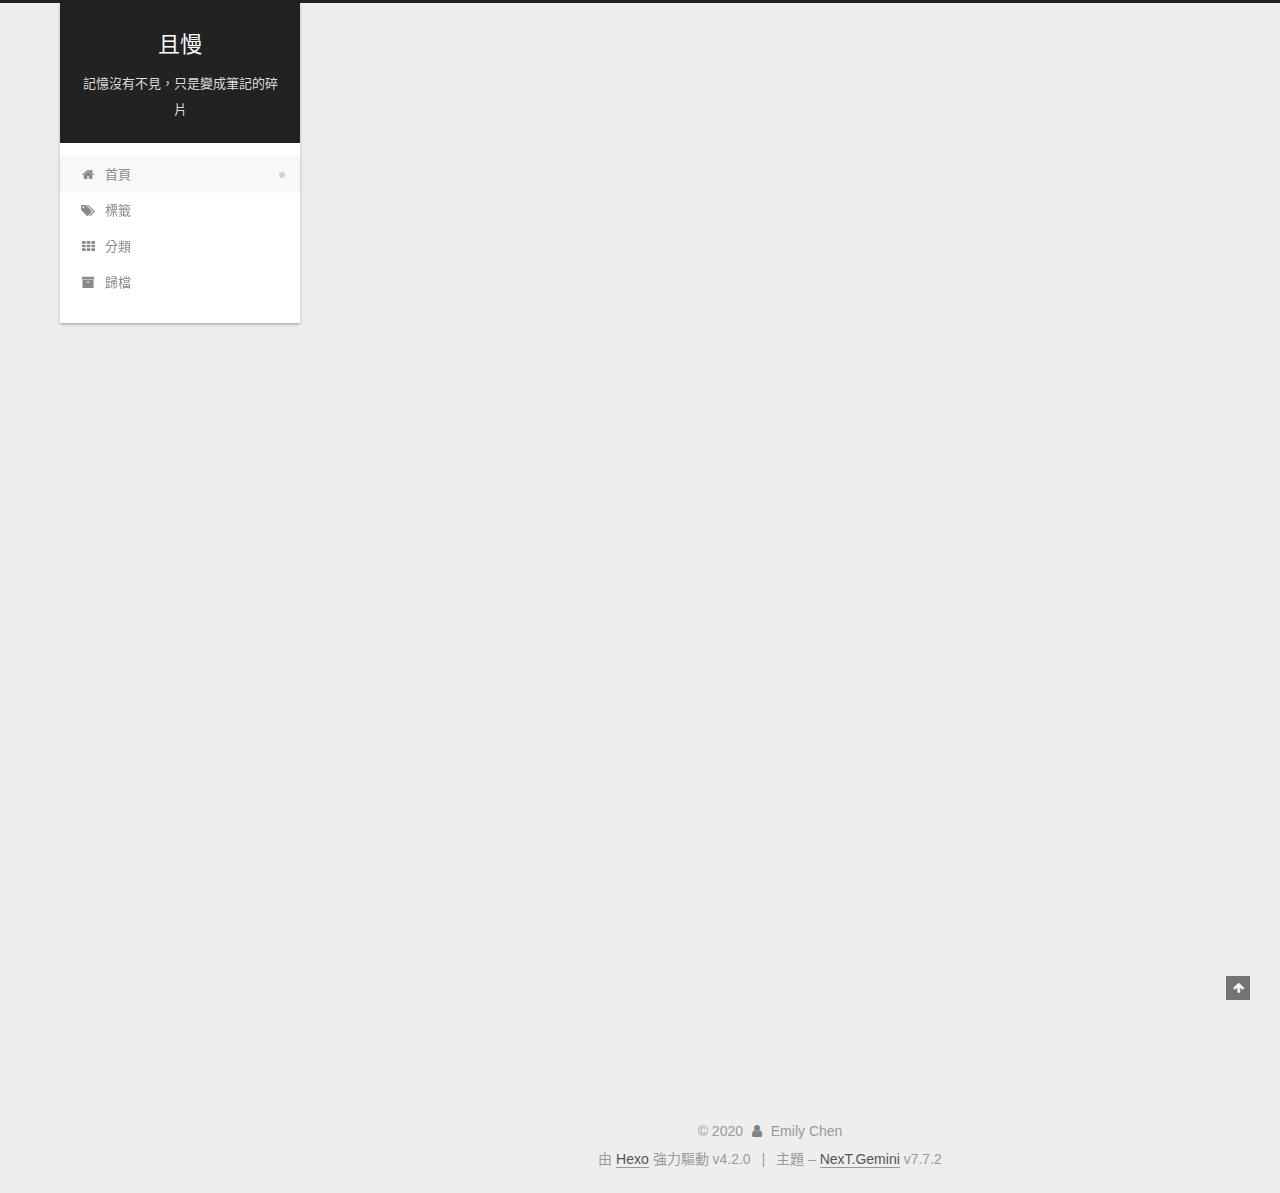
==== commit afc07ab5: "Site updated: 2020-03-12 17:13:43" ====
--- a/index.html
+++ b/index.html
@@ -17,15 +17,15 @@
 
 <script id="hexo-configurations">
     var NexT = window.NexT || {};
-    var CONFIG = {"hostname":"wanchii.github.io","root":"/","scheme":"Muse","version":"7.7.2","exturl":false,"sidebar":{"position":"left","display":"post","padding":18,"offset":12,"onmobile":false},"copycode":{"enable":false,"show_result":false,"style":null},"back2top":{"enable":true,"sidebar":false,"scrollpercent":false},"bookmark":{"enable":false,"color":"#222","save":"auto"},"fancybox":false,"mediumzoom":false,"lazyload":false,"pangu":false,"comments":{"style":"tabs","active":null,"storage":true,"lazyload":false,"nav":null},"algolia":{"hits":{"per_page":10},"labels":{"input_placeholder":"Search for Posts","hits_empty":"We didn't find any results for the search: ${query}","hits_stats":"${hits} results found in ${time} ms"}},"localsearch":{"enable":false,"trigger":"auto","top_n_per_article":1,"unescape":false,"preload":false},"motion":{"enable":true,"async":false,"transition":{"post_block":"fadeIn","post_header":"slideDownIn","post_body":"slideDownIn","coll_header":"slideLeftIn","sidebar":"slideUpIn"}}};
+    var CONFIG = {"hostname":"wanchii.github.io","root":"/","scheme":"Gemini","version":"7.7.2","exturl":false,"sidebar":{"position":"left","display":"post","padding":18,"offset":12,"onmobile":false},"copycode":{"enable":false,"show_result":false,"style":null},"back2top":{"enable":true,"sidebar":false,"scrollpercent":false},"bookmark":{"enable":false,"color":"#222","save":"auto"},"fancybox":false,"mediumzoom":false,"lazyload":false,"pangu":false,"comments":{"style":"tabs","active":null,"storage":true,"lazyload":false,"nav":null},"algolia":{"hits":{"per_page":10},"labels":{"input_placeholder":"Search for Posts","hits_empty":"We didn't find any results for the search: ${query}","hits_stats":"${hits} results found in ${time} ms"}},"localsearch":{"enable":false,"trigger":"auto","top_n_per_article":1,"unescape":false,"preload":false},"motion":{"enable":true,"async":false,"transition":{"post_block":"fadeIn","post_header":"slideDownIn","post_body":"slideDownIn","coll_header":"slideLeftIn","sidebar":"slideUpIn"}}};
   </script>
 
-  <meta name="description" content="記憶沒有不見，只是變成筆記的碎片">
+  <meta name="description" content="Emily&#39;s學習筆記">
 <meta property="og:type" content="website">
 <meta property="og:title" content="且慢">
 <meta property="og:url" content="http://wanchii.github.io/index.html">
 <meta property="og:site_name" content="且慢">
-<meta property="og:description" content="記憶沒有不見，只是變成筆記的碎片">
+<meta property="og:description" content="Emily&#39;s學習筆記">
 <meta property="og:locale" content="zh_TW">
 <meta property="article:author" content="Emily Chen">
 <meta name="twitter:card" content="summary">
@@ -98,7 +98,7 @@
         <span class="logo-line-after"><i></i></span>
       </a>
     </div>
-        <p class="site-subtitle">Emily's學習筆記</p>
+        <p class="site-subtitle">記憶沒有不見，只是變成筆記的碎片</p>
   </div>
 
   <div class="site-nav-right">
@@ -114,6 +114,16 @@
         <li class="menu-item menu-item-home">
 
     <a href="/" rel="section"><i class="fa fa-fw fa-home"></i>首頁</a>
+
+  </li>
+        <li class="menu-item menu-item-tags">
+
+    <a href="/tags/" rel="section"><i class="fa fa-fw fa-tags"></i>標籤</a>
+
+  </li>
+        <li class="menu-item menu-item-categories">
+
+    <a href="/categories/" rel="section"><i class="fa fa-fw fa-th"></i>分類</a>
 
   </li>
         <li class="menu-item menu-item-archives">
@@ -150,9 +160,9 @@
     <link itemprop="mainEntityOfPage" href="http://wanchii.github.io/2020/03/12/hello-world/">
 
     <span hidden itemprop="author" itemscope itemtype="http://schema.org/Person">
-      <meta itemprop="image" content="/images/avatar.gif">
+      <meta itemprop="image" content="/uploads/IMG-1043.JPG">
       <meta itemprop="name" content="Emily Chen">
-      <meta itemprop="description" content="記憶沒有不見，只是變成筆記的碎片">
+      <meta itemprop="description" content="Emily's學習筆記">
     </span>
 
     <span hidden itemprop="publisher" itemscope itemtype="http://schema.org/Organization">
@@ -272,8 +282,10 @@
 
       <div class="site-overview-wrap sidebar-panel">
         <div class="site-author motion-element" itemprop="author" itemscope itemtype="http://schema.org/Person">
+    <img class="site-author-image" itemprop="image" alt="Emily Chen"
+      src="/uploads/IMG-1043.JPG">
   <p class="site-author-name" itemprop="name">Emily Chen</p>
-  <div class="site-description" itemprop="description">記憶沒有不見，只是變成筆記的碎片</div>
+  <div class="site-description" itemprop="description">Emily's學習筆記</div>
 </div>
 <div class="site-state-wrap motion-element">
   <nav class="site-state">
@@ -286,6 +298,14 @@
       </div>
   </nav>
 </div>
+  <div class="links-of-author motion-element">
+      <span class="links-of-author-item">
+        <a href="https://github.com/wanchii" title="GitHub → https:&#x2F;&#x2F;github.com&#x2F;wanchii" rel="noopener" target="_blank"><i class="fa fa-fw fa-github"></i>GitHub</a>
+      </span>
+      <span class="links-of-author-item">
+        <a href="mailto:wanchichen88@gmail.com" title="E-Mail → mailto:wanchichen88@gmail.com" rel="noopener" target="_blank"><i class="fa fa-fw fa-envelope"></i>E-Mail</a>
+      </span>
+  </div>
 
 
 
@@ -315,7 +335,7 @@
   <div class="powered-by">由 <a href="https://hexo.io/" class="theme-link" rel="noopener" target="_blank">Hexo</a> 強力驅動 v4.2.0
   </div>
   <span class="post-meta-divider">|</span>
-  <div class="theme-info">主題 – <a href="https://muse.theme-next.org/" class="theme-link" rel="noopener" target="_blank">NexT.Muse</a> v7.7.2
+  <div class="theme-info">主題 – <a href="https://theme-next.org/" class="theme-link" rel="noopener" target="_blank">NexT.Gemini</a> v7.7.2
   </div>
 
         
@@ -341,7 +361,7 @@
 <script src="/js/motion.js"></script>
 
 
-<script src="/js/schemes/muse.js"></script>
+<script src="/js/schemes/pisces.js"></script>
 
 
 <script src="/js/next-boot.js"></script>
--- a/css/main.css
+++ b/css/main.css
@@ -1,5 +1,5 @@
 :root {
-  --body-bg-color: #fff;
+  --body-bg-color: #eee;
   --content-bg-color: #fff;
   --card-bg-color: #f5f5f5;
   --text-color: #555;
@@ -305,10 +305,10 @@
   border-bottom-width: 1px;
 }
 .btn {
-  background: #222;
-  border: 2px solid #222;
-  border-radius: 0;
-  color: #fff;
+  background: #fff;
+  border: 2px solid #555;
+  border-radius: 2px;
+  color: #555;
   display: inline-block;
   font-size: 0.875em;
   line-height: 2;
@@ -320,9 +320,9 @@
   transition-timing-function: ease-in-out;
 }
 .btn:hover {
-  background: #fff;
+  background: #222;
   border-color: #222;
-  color: #222;
+  color: #fff;
 }
 .btn + .btn {
   margin: 0 0 8px 8px;
@@ -894,9 +894,9 @@
   margin: 0.1em 0.2em;
 }
 .comment-button-group .comment-button.active {
-  background: #fff;
+  background: #222;
   border-color: #222;
-  color: #222;
+  color: #fff;
 }
 .comment-position {
   display: none;
@@ -921,16 +921,16 @@
 }
 .main-inner {
   margin: 0 auto;
-  width: 700px;
+  width: calc(100% - 20px);
 }
 @media (min-width: 1200px) {
   .main-inner {
-    width: 800px;
+    width: 1160px;
   }
 }
 @media (min-width: 1600px) {
   .main-inner {
-    width: 900px;
+    width: 73%;
   }
 }
 .header {
@@ -938,16 +938,16 @@
 }
 .header-inner {
   margin: 0 auto;
-  width: 700px;
+  width: calc(100% - 20px);
 }
 @media (min-width: 1200px) {
   .header-inner {
-    width: 800px;
+    width: 1160px;
   }
 }
 @media (min-width: 1600px) {
   .header-inner {
-    width: 900px;
+    width: 73%;
   }
 }
 .site-brand-container {
@@ -988,7 +988,7 @@
   vertical-align: top;
 }
 .site-subtitle {
-  color: #999;
+  color: #ddd;
   font-size: 0.8125em;
   margin: 10px 0;
 }
@@ -1130,22 +1130,22 @@
   display: inline-block;
 }
 .site-author-image {
-  border: 2px solid #333;
+  border: 1px solid #eee;
   display: block;
   margin: 0 auto;
-  max-width: 96px;
+  max-width: 120px;
   padding: 2px;
 }
 .site-author-name {
-  color: #f5f5f5;
-  font-weight: normal;
-  margin: 5px 0 0;
+  color: var(--text-color);
+  font-weight: 600;
+  margin: 0;
   text-align: center;
 }
 .site-description {
   color: #999;
-  font-size: 1em;
-  margin-top: 5px;
+  font-size: 0.8125em;
+  margin-top: 0;
   text-align: center;
 }
 .links-of-author {
@@ -1162,7 +1162,7 @@
 }
 .links-of-author a::before,
 .links-of-author span.exturl::before {
-  background: #343c45;
+  background: #eeff67;
   border-radius: 50%;
   content: ' ';
   display: inline-block;
@@ -1243,14 +1243,14 @@
   margin-left: 10px;
 }
 .sidebar-nav li:hover {
-  color: #f5f5f5;
+  color: #fc6423;
 }
 .sidebar-nav .sidebar-nav-active {
-  border-bottom-color: #87daff;
-  color: #87daff;
+  border-bottom-color: #fc6423;
+  color: #fc6423;
 }
 .sidebar-nav .sidebar-nav-active:hover {
-  color: #87daff;
+  color: #fc6423;
 }
 .sidebar-panel {
   display: none;
@@ -1279,7 +1279,7 @@
   }
 }
 .sidebar-toggle:hover .toggle-line {
-  background: #87daff;
+  background: #fc6423;
 }
 .post-toc {
   font-size: 0.875em;
@@ -1318,14 +1318,14 @@
   display: block;
 }
 .post-toc .nav .active > a {
-  border-bottom-color: #87daff;
-  color: #87daff;
+  border-bottom-color: #fc6423;
+  color: #fc6423;
 }
 .post-toc .nav .active-current > a {
-  color: #87daff;
+  color: #fc6423;
 }
 .post-toc .nav .active-current > a:hover {
-  color: #87daff;
+  color: #fc6423;
 }
 .site-state {
   display: flex;
@@ -1340,20 +1340,20 @@
   padding: 0 15px;
 }
 .site-state-item:not(:first-child) {
-  border-left: 1px solid #333;
+  border-left: 1px solid #eee;
 }
 .site-state-item a {
   border-bottom: none;
 }
 .site-state-item-count {
   display: block;
-  font-size: 1.25em;
+  font-size: 1em;
   font-weight: 600;
   text-align: center;
 }
 .site-state-item-name {
-  color: inherit;
-  font-size: 0.875em;
+  color: #999;
+  font-size: 0.8125em;
 }
 .footer {
   color: #999;
@@ -1370,16 +1370,16 @@
   box-sizing: border-box;
   margin: 0 auto;
   text-align: center;
-  width: 700px;
+  width: calc(100% - 20px);
 }
 @media (min-width: 1200px) {
   .footer-inner {
-    width: 800px;
+    width: 1160px;
   }
 }
 @media (min-width: 1600px) {
   .footer-inner {
-    width: 900px;
+    width: 73%;
   }
 }
 .with-love {
@@ -1461,7 +1461,7 @@
   color: #fff;
   cursor: pointer;
   left: 30px;
-  opacity: 1;
+  opacity: 0.6;
   padding: 0 6px;
   position: fixed;
   transition-property: bottom;
@@ -1472,10 +1472,10 @@
   display: none;
 }
 .back-to-top:hover {
-  color: #87daff;
+  color: #fc6423;
 }
 .back-to-top.back-to-top-on {
-  bottom: 19px;
+  bottom: 30px;
 }
 @media (max-width: 991px) {
   .back-to-top {
@@ -1943,6 +1943,13 @@
 #qr p {
   text-align: center;
 }
+.post-copyright {
+  background: var(--card-bg-color);
+  border-left: 3px solid #ff2a2a;
+  list-style: none;
+  margin: 2em 0 0;
+  padding: 0.5em 1em;
+}
 .category-all-page .category-all-title {
   text-align: center;
 }
@@ -2120,156 +2127,430 @@
 .tag-cloud a:hover {
   color: #222 !important;
 }
-@media (max-width: 767px) {
-  .header-inner,
-  .main-inner,
+.header {
+  margin: 0 auto;
+  position: relative;
+  width: calc(100% - 20px);
+}
+@media (min-width: 1200px) {
+  .header {
+    width: 1160px;
+  }
+}
+@media (min-width: 1600px) {
+  .header {
+    width: 73%;
+  }
+}
+@media (max-width: 991px) {
+  .header {
+    width: auto;
+  }
+}
+.header-inner {
+  background: var(--content-bg-color);
+  border-radius: initial;
+  box-shadow: 0 2px 2px 0 rgba(0,0,0,0.12), 0 3px 1px -2px rgba(0,0,0,0.06), 0 1px 5px 0 rgba(0,0,0,0.12);
+  overflow: hidden;
+  padding: 0;
+  position: absolute;
+  top: 0;
+  width: 240px;
+}
+@media (min-width: 1200px) {
+  .header-inner {
+    width: 240px;
+  }
+}
+@media (max-width: 991px) {
+  .header-inner {
+    border-radius: initial;
+    position: relative;
+    width: auto;
+  }
+}
+.main-inner {
+  align-items: flex-start;
+  display: flex;
+  justify-content: space-between;
+  flex-direction: row-reverse;
+}
+@media (max-width: 991px) {
+  .main-inner {
+    width: auto;
+  }
+}
+.content-wrap {
+  background: var(--content-bg-color);
+  border-radius: initial;
+  box-shadow: 0 2px 2px 0 rgba(0,0,0,0.12), 0 3px 1px -2px rgba(0,0,0,0.06), 0 1px 5px 0 rgba(0,0,0,0.12);
+  box-sizing: border-box;
+  padding: 40px;
+  width: calc(100% - 252px);
+}
+@media (max-width: 991px) {
+  .content-wrap {
+    border-radius: initial;
+    padding: 20px;
+    width: 100%;
+  }
+}
+.footer-inner {
+  padding-left: 260px;
+}
+.back-to-top {
+  left: auto;
+  right: 30px;
+}
+@media (max-width: 991px) {
+  .back-to-top {
+    right: 20px;
+  }
+}
+@media (max-width: 991px) {
   .footer-inner {
+    padding-left: 0;
+    padding-right: 0;
     width: auto;
   }
 }
-.header-inner {
-  padding-top: 100px;
-}
-@media (max-width: 767px) {
-  .header-inner {
-    padding-top: 50px;
-  }
-}
-.main-inner {
-  padding-bottom: 60px;
-}
-.content {
-  padding-top: 70px;
-}
-@media (max-width: 767px) {
-  .content {
-    padding-top: 35px;
-  }
-}
-embed {
+.site-brand-container {
+  background: #222;
+}
+@media (max-width: 991px) {
+  .site-brand-container {
+    box-shadow: 0 0 16px rgba(0,0,0,0.5);
+  }
+}
+.site-meta {
+  padding: 20px 0;
+}
+.brand {
+  padding: 0;
+}
+.site-subtitle {
+  margin: 10px 10px 0;
+}
+.custom-logo-image {
+  margin-top: 20px;
+}
+@media (max-width: 991px) {
+  .custom-logo-image {
+    display: none;
+  }
+}
+@media (min-width: 768px) and (max-width: 991px) {
+  .site-nav-toggle,
+  .site-nav-right {
+    display: flex;
+    flex-direction: column;
+    justify-content: center;
+  }
+}
+.site-nav-toggle .toggle,
+.site-nav-right .toggle {
+  color: #fff;
+}
+.site-nav-toggle .toggle .toggle-line,
+.site-nav-right .toggle .toggle-line {
+  background: #fff;
+}
+@media (min-width: 768px) and (max-width: 991px) {
+  .site-nav {
+    display: none;
+  }
+}
+.menu-item-active a::after {
+  background: #bbb;
+  border-radius: 50%;
+  content: ' ';
+  height: 6px;
+  margin-top: -3px;
+  position: absolute;
+  right: 15px;
+  top: 50%;
+  width: 6px;
+}
+.menu .menu-item {
   display: block;
-  margin: 0 auto 25px auto;
-}
-.custom-logo .site-meta-headline {
-  text-align: center;
-}
-.custom-logo .site-title {
-  color: #222;
-  margin: 10px auto 0;
-}
-.custom-logo .site-title a {
-  border: 0;
-}
-.custom-logo-image {
-  background: #fff;
-  margin: 0 auto;
-  max-width: 150px;
-  padding: 5px;
-}
-.brand {
-  background: #222;
-}
-@media (max-width: 767px) {
-  .site-nav {
-    border-bottom: 1px solid #ddd;
-    border-top: 1px solid #ddd;
-    left: 0;
-    margin: 0;
-    padding: 0;
-    width: 100%;
-  }
-}
-@media (max-width: 767px) {
-  .menu {
-    text-align: left;
-  }
-}
-.menu-item-active a,
-.menu .menu-item a:hover,
-.menu .menu-item span.exturl:hover {
-  background: transparent;
-  border-bottom: 1px solid var(--link-hover-color) !important;
-}
-@media (max-width: 767px) {
-  .menu-item-active a,
-  .menu .menu-item a:hover,
-  .menu .menu-item span.exturl:hover {
-    border-bottom: 1px dotted #ddd !important;
-  }
-}
-@media (max-width: 767px) {
-  .menu .menu-item {
-    margin: 0 10px;
-  }
+  margin: 0;
 }
 .menu .menu-item a,
 .menu .menu-item span.exturl {
-  border-bottom: 1px solid transparent;
-}
-@media (max-width: 767px) {
-  .menu .menu-item a,
-  .menu .menu-item span.exturl {
-    padding: 5px 10px;
-  }
-}
-@media (min-width: 768px) and (max-width: 991px) {
-  .menu .menu-item .fa {
-    display: block;
-    line-height: 2;
-    margin-right: 0;
-    width: 100%;
-  }
-}
-@media (min-width: 992px) {
-  .menu .menu-item .fa {
-    display: block;
-    line-height: 2;
-    margin-right: 0;
-    width: 100%;
+  padding: 5px 20px;
+  position: relative;
+  text-align: left;
+  transition-property: background-color;
+}
+@media (max-width: 991px) {
+  .menu .menu-item.menu-item-search {
+    display: none;
   }
 }
 .menu .menu-item .badge {
-  background: #eee;
-  padding: 1px 4px;
+  background: #ccc;
+  border-radius: 10px;
+  color: #fff;
+  float: right;
+  padding: 2px 5px;
+  text-shadow: 1px 1px 0 rgba(0,0,0,0.1);
+  vertical-align: middle;
 }
 .sub-menu {
-  margin: 10px 0;
+  background: var(--content-bg-color);
+  border-bottom: 1px solid #ddd;
+  margin: 0;
+  padding: 6px 0;
 }
 .sub-menu .menu-item {
   display: inline-block;
 }
+.sub-menu .menu-item a,
+.sub-menu .menu-item span.exturl {
+  background: transparent;
+  margin: 5px 10px;
+  padding: initial;
+}
+.sub-menu .menu-item a:hover,
+.sub-menu .menu-item span.exturl:hover {
+  background: transparent;
+  color: #fc6423;
+}
+.sub-menu .menu-item a::after,
+.sub-menu .menu-item span.exturl::after {
+  content: initial !important;
+}
+.sub-menu .menu-item-active a {
+  border-bottom-color: #fc6423;
+  color: #fc6423;
+}
+.sub-menu .menu-item-active a:hover {
+  border-bottom-color: #fc6423;
+}
 .sidebar {
-  left: -320px;
-}
-.sidebar.sidebar-active {
-  left: 0;
-}
-.sidebar {
-  width: 320px;
-  z-index: 1200;
-  transition-delay: 0s;
-  transition-duration: 0.2s;
-  transition-timing-function: ease-out;
-}
-.sidebar a,
-.sidebar span.exturl {
-  border-bottom-color: #555;
-  color: #999;
-}
-.sidebar a:hover,
-.sidebar span.exturl:hover {
-  border-bottom-color: #eee;
-  color: #eee;
-}
-.links-of-blogroll-item {
-  padding: 2px 10px;
-}
-.links-of-blogroll-item a,
-.links-of-blogroll-item span.exturl {
+  background: var(--body-bg-color);
+  box-shadow: none;
+  margin-top: 100%;
+  position: static;
+  width: 240px;
+}
+@media (max-width: 991px) {
+  .sidebar {
+    display: none;
+  }
+}
+.sidebar-toggle {
+  display: none;
+}
+.sidebar-inner {
+  background: var(--content-bg-color);
+  border-radius: initial;
+  box-shadow: 0 2px 2px 0 rgba(0,0,0,0.12), 0 3px 1px -2px rgba(0,0,0,0.06), 0 1px 5px 0 rgba(0,0,0,0.12), 0 -1px 0.5px 0 rgba(0,0,0,0.09);
+  box-sizing: border-box;
+  color: var(--text-color);
+  width: 240px;
+  opacity: 0;
+}
+.sidebar-inner.affix {
+  position: fixed;
+  top: 12px;
+}
+.sidebar-inner.affix-bottom {
+  position: absolute;
+}
+.site-state-item {
+  padding: 0 10px;
+}
+.sidebar-button {
+  border-bottom: 1px dotted #ccc;
+  border-top: 1px dotted #ccc;
+  margin-top: 10px;
+  text-align: center;
+}
+.sidebar-button a {
+  border: 0;
+  color: #fc6423;
+  display: block;
+}
+.sidebar-button a:hover {
+  background: none;
+  border: 0;
+  color: #e34603;
+}
+.sidebar-button a:hover .fa {
+  color: #e34603;
+}
+.links-of-author {
+  display: flex;
+  flex-wrap: wrap;
+  margin-top: 10px;
+  justify-content: center;
+}
+.links-of-author-item {
+  margin: 5px 0 0;
+  width: 50%;
+}
+.links-of-author-item a,
+.links-of-author-item span.exturl {
   box-sizing: border-box;
   display: inline-block;
-  max-width: 280px;
+  margin-bottom: 0;
+  margin-right: 0;
+  max-width: 216px;
   overflow: hidden;
+  padding: 0 5px;
   text-overflow: ellipsis;
   white-space: nowrap;
 }
+.links-of-author-item a,
+.links-of-author-item span.exturl {
+  border-bottom: none;
+  display: block;
+  text-decoration: none;
+}
+.links-of-author-item a::before,
+.links-of-author-item span.exturl::before {
+  display: none;
+}
+.links-of-author-item a:hover,
+.links-of-author-item span.exturl:hover {
+  background: var(--body-bg-color);
+  border-radius: 4px;
+}
+.links-of-author-item .fa {
+  margin-right: 2px;
+}
+.links-of-blogroll-item {
+  padding: 0;
+}
+.content-wrap {
+  background: initial;
+  box-shadow: initial;
+  padding: initial;
+}
+.post-block {
+  background: var(--content-bg-color);
+  border-radius: initial;
+  box-shadow: 0 2px 2px 0 rgba(0,0,0,0.12), 0 3px 1px -2px rgba(0,0,0,0.06), 0 1px 5px 0 rgba(0,0,0,0.12);
+  padding: 40px;
+}
+.post-block + .post-block {
+  border-radius: initial;
+  box-shadow: 0 2px 2px 0 rgba(0,0,0,0.12), 0 3px 1px -2px rgba(0,0,0,0.06), 0 1px 5px 0 rgba(0,0,0,0.12), 0 -1px 0.5px 0 rgba(0,0,0,0.09);
+  margin-top: 12px;
+}
+.comments {
+  background: var(--content-bg-color);
+  border-radius: initial;
+  box-shadow: 0 2px 2px 0 rgba(0,0,0,0.12), 0 3px 1px -2px rgba(0,0,0,0.06), 0 1px 5px 0 rgba(0,0,0,0.12), 0 -1px 0.5px 0 rgba(0,0,0,0.09);
+  margin: auto;
+  margin-top: 12px;
+  padding: 40px;
+}
+.tabs-comment {
+  margin-top: 1em;
+}
+.posts-expand {
+  padding-top: initial;
+}
+.post-eof {
+  display: none;
+}
+.pagination {
+  background: var(--content-bg-color);
+  border-radius: initial;
+  border-top: initial;
+  box-shadow: 0 2px 2px 0 rgba(0,0,0,0.12), 0 3px 1px -2px rgba(0,0,0,0.06), 0 1px 5px 0 rgba(0,0,0,0.12), 0 -1px 0.5px 0 rgba(0,0,0,0.09);
+  margin: 12px 0 0;
+  padding: 10px 0 10px;
+}
+.pagination .prev,
+.pagination .next,
+.pagination .page-number {
+  margin-bottom: initial;
+  top: initial;
+}
+.main {
+  padding-bottom: initial;
+}
+.footer {
+  bottom: auto;
+}
+.sub-menu {
+  border-bottom: initial;
+  box-shadow: 0 2px 2px 0 rgba(0,0,0,0.12), 0 3px 1px -2px rgba(0,0,0,0.06), 0 1px 5px 0 rgba(0,0,0,0.12);
+}
+.sub-menu + .content .post-block {
+  box-shadow: 0 2px 2px 0 rgba(0,0,0,0.12), 0 3px 1px -2px rgba(0,0,0,0.06), 0 1px 5px 0 rgba(0,0,0,0.12), 0 -1px 0.5px 0 rgba(0,0,0,0.09);
+  margin-top: 12px;
+}
+@media (min-width: 768px) and (max-width: 991px) {
+  .sub-menu + .content .post-block {
+    margin-top: 10px;
+  }
+}
+@media (max-width: 767px) {
+  .sub-menu + .content .post-block {
+    margin-top: 8px;
+  }
+}
+.post-body h1,
+.post-body h2 {
+  border-bottom: 1px solid #eee;
+}
+.post-body h3 {
+  border-bottom: 1px dotted #eee;
+}
+@media (min-width: 768px) and (max-width: 991px) {
+  .content-wrap {
+    padding: 10px;
+  }
+  .posts-expand {
+    margin: initial;
+  }
+  .posts-expand .post-button {
+    margin-top: 20px;
+  }
+  .post-block {
+    border-radius: initial;
+    box-shadow: 0 2px 2px 0 rgba(0,0,0,0.12), 0 3px 1px -2px rgba(0,0,0,0.06), 0 1px 5px 0 rgba(0,0,0,0.12), 0 -1px 0.5px 0 rgba(0,0,0,0.09);
+    padding: 20px;
+  }
+  .post-block + .post-block {
+    margin-top: 10px;
+  }
+  .comments {
+    margin-top: 10px;
+    padding: 10px 20px;
+  }
+  .pagination {
+    margin: 10px 0 0;
+  }
+}
+@media (max-width: 767px) {
+  .content-wrap {
+    padding: 8px;
+  }
+  .posts-expand {
+    margin: initial;
+  }
+  .posts-expand .post-button {
+    margin: 12px 0;
+  }
+  .post-block {
+    border-radius: initial;
+    box-shadow: 0 2px 2px 0 rgba(0,0,0,0.12), 0 3px 1px -2px rgba(0,0,0,0.06), 0 1px 5px 0 rgba(0,0,0,0.12), 0 -1px 0.5px 0 rgba(0,0,0,0.09);
+    min-height: auto;
+    padding: 12px;
+  }
+  .post-block + .post-block {
+    margin-top: 8px;
+  }
+  .comments {
+    margin-top: 8px;
+    padding: 10px 12px;
+  }
+  .pagination {
+    margin: 8px 0 0;
+  }
+}
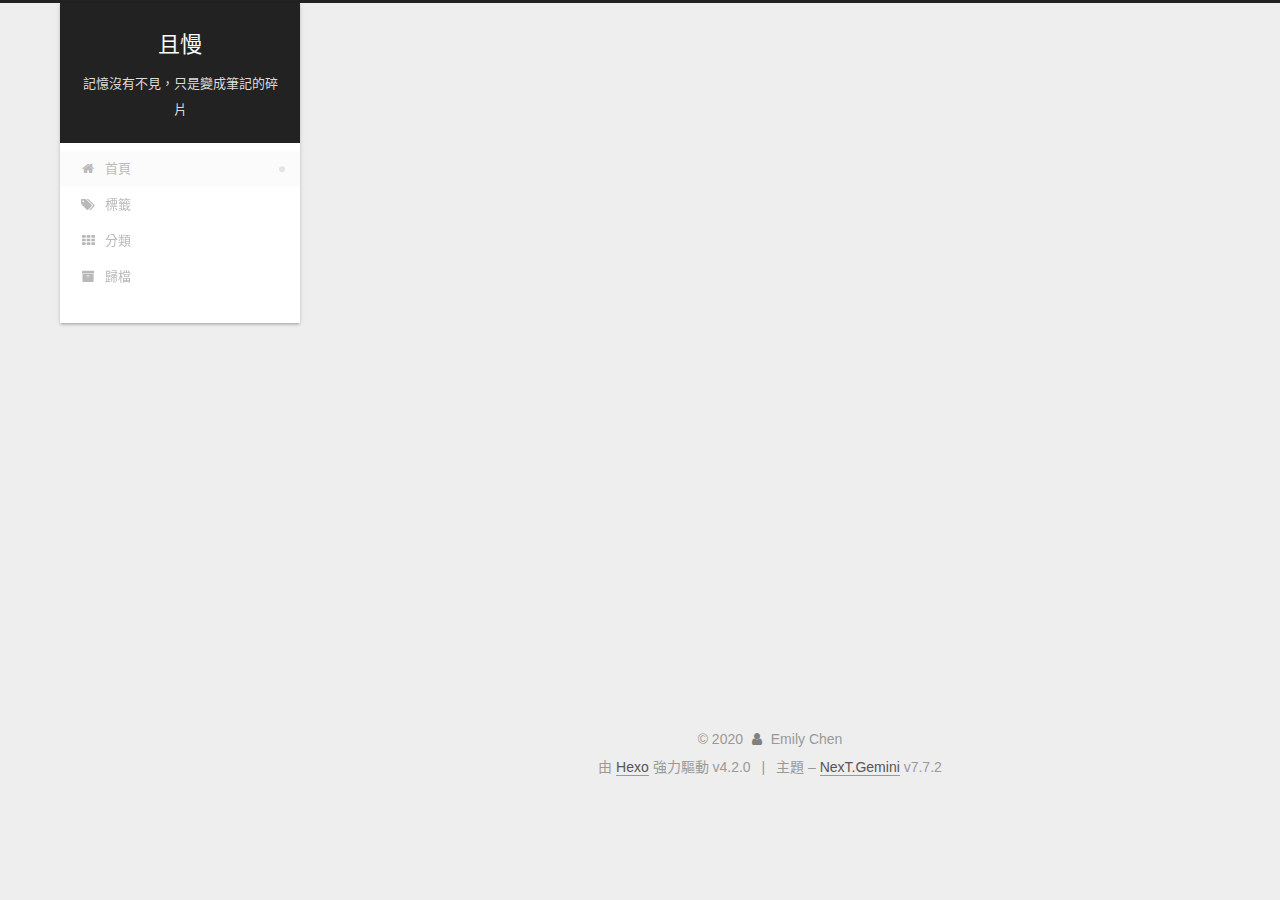
==== commit 6373469c: "Site updated: 2020-03-16 15:36:53" ====
--- a/index.html
+++ b/index.html
@@ -17,7 +17,7 @@
 
 <script id="hexo-configurations">
     var NexT = window.NexT || {};
-    var CONFIG = {"hostname":"wanchii.github.io","root":"/","scheme":"Gemini","version":"7.7.2","exturl":false,"sidebar":{"position":"left","display":"post","padding":18,"offset":12,"onmobile":false},"copycode":{"enable":false,"show_result":false,"style":null},"back2top":{"enable":true,"sidebar":false,"scrollpercent":false},"bookmark":{"enable":false,"color":"#222","save":"auto"},"fancybox":false,"mediumzoom":false,"lazyload":false,"pangu":false,"comments":{"style":"tabs","active":null,"storage":true,"lazyload":false,"nav":null},"algolia":{"hits":{"per_page":10},"labels":{"input_placeholder":"Search for Posts","hits_empty":"We didn't find any results for the search: ${query}","hits_stats":"${hits} results found in ${time} ms"}},"localsearch":{"enable":false,"trigger":"auto","top_n_per_article":1,"unescape":false,"preload":false},"motion":{"enable":true,"async":false,"transition":{"post_block":"fadeIn","post_header":"slideDownIn","post_body":"slideDownIn","coll_header":"slideLeftIn","sidebar":"slideUpIn"}}};
+    var CONFIG = {"hostname":"wanchii.github.io","root":"/","scheme":"Gemini","version":"7.7.2","exturl":false,"sidebar":{"position":"left","display":"post","padding":18,"offset":12,"onmobile":false},"copycode":{"enable":false,"show_result":false,"style":null},"back2top":{"enable":true,"sidebar":false,"scrollpercent":true},"bookmark":{"enable":false,"color":"#222","save":"auto"},"fancybox":false,"mediumzoom":false,"lazyload":false,"pangu":false,"comments":{"style":"tabs","active":null,"storage":true,"lazyload":false,"nav":null},"algolia":{"hits":{"per_page":10},"labels":{"input_placeholder":"Search for Posts","hits_empty":"We didn't find any results for the search: ${query}","hits_stats":"${hits} results found in ${time} ms"}},"localsearch":{"enable":false,"trigger":"auto","top_n_per_article":1,"unescape":false,"preload":false},"motion":{"enable":true,"async":false,"transition":{"post_block":"fadeIn","post_header":"slideDownIn","post_body":"slideDownIn","coll_header":"slideLeftIn","sidebar":"slideUpIn"}}};
   </script>
 
   <meta name="description" content="Emily&#39;s學習筆記">
@@ -157,7 +157,7 @@
   
   
   <article itemscope itemtype="http://schema.org/Article" class="post-block home" lang="zh-TW">
-    <link itemprop="mainEntityOfPage" href="http://wanchii.github.io/2020/03/12/hello-world/">
+    <link itemprop="mainEntityOfPage" href="http://wanchii.github.io/2020/03/13/first/">
 
     <span hidden itemprop="author" itemscope itemtype="http://schema.org/Person">
       <meta itemprop="image" content="/uploads/IMG-1043.JPG">
@@ -171,7 +171,7 @@
       <header class="post-header">
         <h1 class="post-title" itemprop="name headline">
           
-            <a href="/2020/03/12/hello-world/" class="post-title-link" itemprop="url">Hello World</a>
+            <a href="/2020/03/13/first/" class="post-title-link" itemprop="url">blog建構紀錄</a>
         </h1>
 
         <div class="post-meta">
@@ -181,7 +181,23 @@
               </span>
               <span class="post-meta-item-text">發表於</span>
 
-              <time title="創建時間：2020-03-12 15:30:24" itemprop="dateCreated datePublished" datetime="2020-03-12T15:30:24+08:00">2020-03-12</time>
+              <time title="創建時間：2020-03-13 14:27:28" itemprop="dateCreated datePublished" datetime="2020-03-13T14:27:28+08:00">2020-03-13</time>
+            </span>
+              <span class="post-meta-item">
+                <span class="post-meta-item-icon">
+                  <i class="fa fa-calendar-check-o"></i>
+                </span>
+                <span class="post-meta-item-text">更新於</span>
+                <time title="修改時間：2020-03-16 15:36:20" itemprop="dateModified" datetime="2020-03-16T15:36:20+08:00">2020-03-16</time>
+              </span>
+            <span class="post-meta-item">
+              <span class="post-meta-item-icon">
+                <i class="fa fa-folder-o"></i>
+              </span>
+              <span class="post-meta-item-text">分類於</span>
+                <span itemprop="about" itemscope itemtype="http://schema.org/Thing">
+                  <a href="/categories/Blog/" itemprop="url" rel="index"><span itemprop="name">Blog</span></a>
+                </span>
             </span>
 
           
@@ -195,19 +211,19 @@
     <div class="post-body" itemprop="articleBody">
 
       
-          <p>Welcome to <a href="https://hexo.io/" target="_blank" rel="noopener">Hexo</a>! This is your very first post. Check <a href="https://hexo.io/docs/" target="_blank" rel="noopener">documentation</a> for more info. If you get any problems when using Hexo, you can find the answer in <a href="https://hexo.io/docs/troubleshooting.html" target="_blank" rel="noopener">troubleshooting</a> or you can ask me on <a href="https://github.com/hexojs/hexo/issues" target="_blank" rel="noopener">GitHub</a>.</p>
-<h2 id="Quick-Start"><a href="#Quick-Start" class="headerlink" title="Quick Start"></a>Quick Start</h2><h3 id="Create-a-new-post"><a href="#Create-a-new-post" class="headerlink" title="Create a new post"></a>Create a new post</h3><figure class="highlight bash"><table><tr><td class="gutter"><pre><span class="line">1</span><br></pre></td><td class="code"><pre><span class="line">$ hexo new <span class="string">"My New Post"</span></span><br></pre></td></tr></table></figure>
-
-<p>More info: <a href="https://hexo.io/docs/writing.html" target="_blank" rel="noopener">Writing</a></p>
-<h3 id="Run-server"><a href="#Run-server" class="headerlink" title="Run server"></a>Run server</h3><figure class="highlight bash"><table><tr><td class="gutter"><pre><span class="line">1</span><br></pre></td><td class="code"><pre><span class="line">$ hexo server</span><br></pre></td></tr></table></figure>
-
-<p>More info: <a href="https://hexo.io/docs/server.html" target="_blank" rel="noopener">Server</a></p>
-<h3 id="Generate-static-files"><a href="#Generate-static-files" class="headerlink" title="Generate static files"></a>Generate static files</h3><figure class="highlight bash"><table><tr><td class="gutter"><pre><span class="line">1</span><br></pre></td><td class="code"><pre><span class="line">$ hexo generate</span><br></pre></td></tr></table></figure>
-
-<p>More info: <a href="https://hexo.io/docs/generating.html" target="_blank" rel="noopener">Generating</a></p>
-<h3 id="Deploy-to-remote-sites"><a href="#Deploy-to-remote-sites" class="headerlink" title="Deploy to remote sites"></a>Deploy to remote sites</h3><figure class="highlight bash"><table><tr><td class="gutter"><pre><span class="line">1</span><br></pre></td><td class="code"><pre><span class="line">$ hexo deploy</span><br></pre></td></tr></table></figure>
-
-<p>More info: <a href="https://hexo.io/docs/one-command-deployment.html" target="_blank" rel="noopener">Deployment</a></p>
+          <h2 id="用hexo-github建立blog"><a href="#用hexo-github建立blog" class="headerlink" title="用hexo+github建立blog"></a>用hexo+github建立blog</h2><ul>
+<li><input checked="" disabled="" type="checkbox"> 安裝hexo</li>
+<li><input checked="" disabled="" type="checkbox"> 使用主題NEXT</li>
+<li><input checked="" disabled="" type="checkbox"> 部屬在github上</li>
+<li><input checked="" disabled="" type="checkbox"> 學習markdown語法</li>
+<li><input checked="" disabled="" type="checkbox"> 簡單hexo指令</li>
+<li><input checked="" disabled="" type="checkbox"> 增加tag和categories頁面</li>
+<li><input checked="" disabled="" type="checkbox"> 顯示滾動百分比<br>陸續完善blog功能</li>
+</ul>
+<hr>
+<ul>
+<li><input disabled="" type="checkbox"> 搜尋引擎</li>
+</ul>
 
       
     </div>
@@ -296,6 +312,18 @@
           <span class="site-state-item-name">文章</span>
         </a>
       </div>
+      <div class="site-state-item site-state-categories">
+            <a href="/categories/">
+          
+        <span class="site-state-item-count">1</span>
+        <span class="site-state-item-name">分類</span></a>
+      </div>
+      <div class="site-state-item site-state-tags">
+            <a href="/tags/">
+          
+        <span class="site-state-item-count">1</span>
+        <span class="site-state-item-name">標籤</span></a>
+      </div>
   </nav>
 </div>
   <div class="links-of-author motion-element">
--- a/css/main.css
+++ b/css/main.css
@@ -171,7 +171,7 @@
   background: var(--body-bg-color);
   color: var(--text-color);
   font-family: 'Lato', "PingFang SC", "Microsoft YaHei", sans-serif;
-  font-size: 1em;
+  font-size: 16px;
   line-height: 2;
 }
 @media (max-width: 991px) {
@@ -1162,7 +1162,7 @@
 }
 .links-of-author a::before,
 .links-of-author span.exturl::before {
-  background: #eeff67;
+  background: #adfff5;
   border-radius: 50%;
   content: ' ';
   display: inline-block;
@@ -1466,10 +1466,7 @@
   position: fixed;
   transition-property: bottom;
   z-index: 1300;
-  width: 24px;
-}
-.back-to-top span {
-  display: none;
+  width: initial;
 }
 .back-to-top:hover {
   color: #fc6423;
